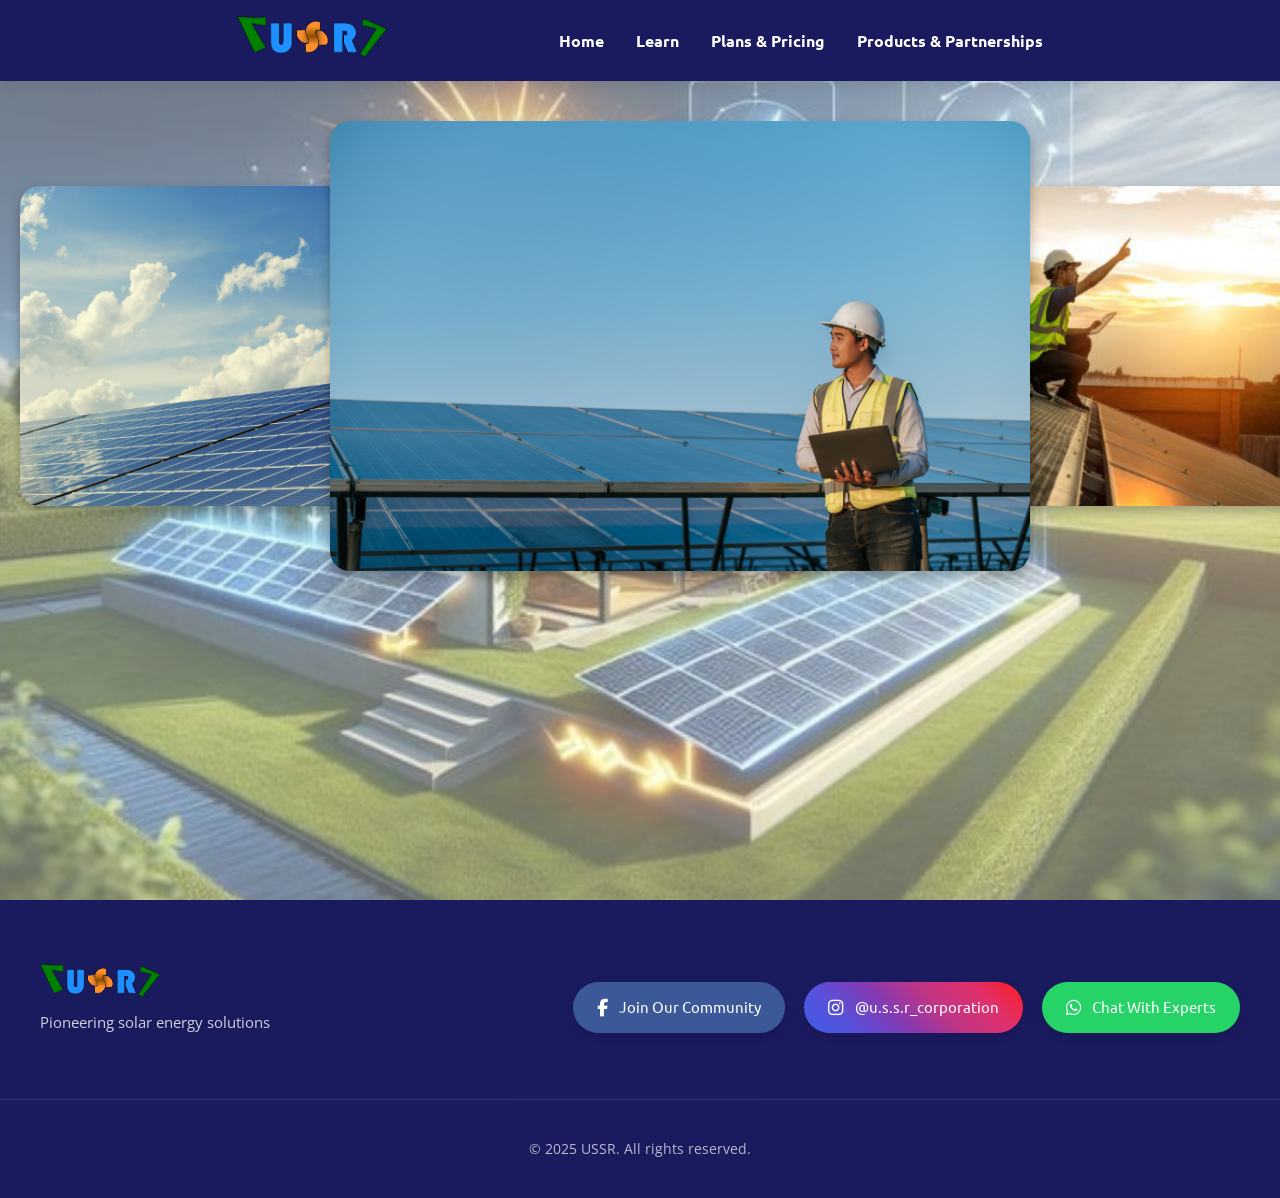
==== index.html @ 292a7df9 "Add files via upload" ====
<!DOCTYPE html>
<html lang="en">

<head>
  <meta charset="UTF-8">
  <meta name="viewport" content="width=device-width, initial-scale=1.0">
  <title>Solar Energy Website</title>
  <link rel="stylesheet" href="style.css"> <!-- External CSS -->
  <link rel="stylesheet" href="learn.css">
  <link rel="stylesheet" href="https://cdnjs.cloudflare.com/ajax/libs/font-awesome/6.4.0/css/all.min.css">
  <link href="https://fonts.googleapis.com/css2?family=Open+Sans:wght@400;600&family=Ubuntu:wght@500;700&display=swap"
    rel="stylesheet">
</head>

<body>
  <div id="main_backgroundImage">
    <header>
      <a href="index.html">
        <div class="logo"><img src="Logo.png" width="150px" alt="Solar Solutions Logo">
      </a>
  </div>
  <nav>
    <ul>
      <li><a href="index.html">Home</a></li>
      <li><a href="learn.html">Learn</a></li>
      <li><a href="pricing.html">Plans & Pricing</a></li>
      <li><a href="parteners.html">Products & Partnerships</a></li>
    </ul>
  </nav>
  <div class="profile-icon"></div>
  </header>


  <main>
    <section class="image-gallery">
      <div class="image-item">
        <img src="solarpanel1.jpg" alt="Solar Panels" id="leftphoto">
      </div>
      <div class="image-item">
        <img src="solarpanel2.jpg" alt="Floating Solar Panels" id="mainphoto">
      </div>
      <div class="image-item">
        <img src="solarpanel3.jpg" alt="Rooftop Solar Installation">
      </div>
    </section>
  </main>
  </div>
  <footer>
    <div class="footer-content">
      <div class="footer-info">
        <img src="Logo.png" width="120px" alt="Solar Solutions Logo">
        <p>Pioneering solar energy solutions </p>
      </div>

      <div class="social-container">
        <a href="https://www.facebook.com/profile.php?id=61573994254085" class="social-btn facebook">
          <i class="fab fa-facebook-f"></i>
          <span>Join Our Community</span>
        </a>

        <a href="https://www.instagram.com/u.s.s.r_corporation/" class="social-btn instagram">
          <i class="fab fa-instagram"></i>
          <span>@u.s.s.r_corporation</span>
        </a>

        <a href="" class="social-btn whatsapp">
          <i class="fab fa-whatsapp"></i>
          <span>Chat With Experts</span>
        </a>
      </div>
    </div>
    <div class="copyright">
      <p>&copy; 2025 USSR. All rights reserved.</p>
    </div>
  </footer>
</body>

</html>
---- style.css ----
/* Import Google Fonts */
@import url('https://fonts.googleapis.com/css2?family=Open+Sans:ital,wght@0,300..800;1,300..800&family=Ubuntu:ital,wght@0,300;0,400;0,500;0,700;1,300;1,400;1,500;1,700&display=swap');

:root {
  --primary-color: #1a1a5e;
  --secondary-color: #3498db;
  --accent-color: #f5d442;
  --light-color: #ecf0f1;
  --dark-color: #0b0b3b;
  --text-color: #000000;
  --text-light: #7f8c8d;
  --white: #fff;
  --font-main: 'Open Sans', sans-serif;
  --font-heading: 'Ubuntu', sans-serif;

  /* General styles */
  body {
    font-family: 'Open Sans', sans-serif;
    /* Default font */
    margin: 0;
    padding: 0;
    background-color: #f4f4f4;
    overflow-x: hidden;
  }

  #main_backgroundImage {
    background-image: url("Untitled\ design.png");
    background-size: cover;
    background-position: center;
    background-repeat: no-repeat;
    height: 100vh;
    width: 100vw;
    position: relative
  }

  /* Header Styles */
  header {
    display: flex;
    justify-content: space-between;
    align-items: center;
    padding: 1rem 5%;
    background-color: var(--primary-color);
    box-shadow: 0 2px 15px rgba(0, 0, 0, 0.1);
    position: sticky;
    top: 0;
    z-index: 100;
  }

  .logo img {
    height: auto;
    max-width: 150px;
    transition: transform 0.3s;
  }

  .logo img:hover {
    transform: scale(1.05);
  }

  /* Navigation */
  nav ul {
    list-style: none;
    display: flex;
    gap: 2rem;
    margin: 0;
    padding: 0;
  }

  nav ul li a {
    text-decoration: none;
    color: var(--white);
    font-weight: 600;
    font-family: var(--font-heading);
    position: relative;
    padding: 0.5rem 0;
    transition: color 0.3s;
  }

  nav ul li a::after {
    content: "";
    position: absolute;
    left: 50%;
    bottom: 0;
    width: 0;
    height: 2px;
    background: var(--accent-color);
    transition: all 0.3s ease;
    transform: translateX(-50%);
  }

  nav ul li a:hover {
    color: var(--accent-color);
  }

  nav ul li a:hover::after {
    width: 100%;
  }

  .profile-icon {
    color: var(--white);
    font-size: 1.5rem;
    cursor: pointer;
    transition: transform 0.3s;
  }

  .profile-icon:hover {
    transform: scale(1.2);
  }

  /* Hero Section */
  .hero {
    background: linear-gradient(135deg, var(--primary-color) 0%, var(--dark-color) 100%);
    color: var(--white);
    text-align: center;
    padding: 5rem 1rem;
    margin-bottom: 3rem;
  }

  .hero-content {
    max-width: 800px;
    margin: 0 auto;
  }

  .hero h1 {
    font-family: var(--font-heading);
    font-size: 2.8rem;
    margin-bottom: 1.5rem;
    line-height: 1.3;
  }

  .hero p {
    font-size: 1.3rem;
    opacity: 0.9;
    max-width: 600px;
    margin: 0 auto;
  }

  /* Image Gallery */
  .image-gallery {
    display: flex;
    justify-content: center;
    align-items: center;
    width: 100%;
    padding: 40px;
    position: relative;
  }

  /* Common styles for images */
  .image-item {
    position: relative;
    overflow: hidden;
    border-radius: 20px;
    box-shadow: 0 6px 12px rgba(0, 0, 0, 0.3);
  }

  /* Center image (largest) */
  .image-item:nth-child(2) {
    width: 700px;
    /* Bigger center image */
    height: 450px;
    z-index: 2;
  }

  .image-item:nth-child(2) img {
    width: 100%;
    height: 100%;
    object-fit: cover;
  }

  /* Left and right images (pushed to edges & clipped) */
  .image-item:nth-child(1),
  .image-item:nth-child(3) {
    position: absolute;
    top: 50%;
    width: 500px;
    height: 320px;
    transform: translateY(-50%);
    z-index: 1;
  }

  /* Left image now moves slightly right */
  .image-item:nth-child(1) {
    left: 20px;
    /* Pushed slightly right instead of left */
  }

  .image-item:nth-child(1) img {
    width: 100%;
    height: 100%;
    object-fit: cover;
  }

  /* Right image stays at the far right */
  .image-item:nth-child(3) {
    right: 0;
  }

  .image-item:nth-child(3) img {
    width: 100%;
    height: 100%;
    object-fit: cover;
  }

  /* Footer */
  footer {
    background-color: var(--primary-color);
    color: var(--white);
    padding: 4rem 0 1.5rem;
  }

  .footer-content {
    max-width: 1200px;
    margin: 0 auto;
    padding: 0 2rem;
    display: flex;
    justify-content: space-between;
    align-items: center;
    flex-wrap: wrap;
    gap: 2rem;
  }

  .footer-info {
    display: flex;
    flex-direction: column;
    align-items: flex-start;
  }

  .footer-info img {
    max-width: 120px;
    height: auto;
  }

  .footer-info p {
    margin-top: 0.8rem;
    opacity: 0.8;
    font-size: 0.95rem;
    max-width: 300px;
  }

  .social-container {
    display: flex;
    gap: 1.2rem;
    flex-wrap: wrap;
  }

  .social-btn {
    display: inline-flex;
    align-items: center;
    padding: 0.8rem 1.5rem;
    border-radius: 2rem;
    text-decoration: none;
    font-family: var(--font-heading);
    font-size: 0.95rem;
    color: white;
    transition: all 0.3s ease;
    box-shadow: 0 3px 10px rgba(0, 0, 0, 0.1);
  }

  .social-btn i {
    margin-right: 0.7rem;
    font-size: 1.1rem;
  }

  .social-btn:hover {
    transform: translateY(-3px);
    box-shadow: 0 8px 20px rgba(0, 0, 0, 0.15);
  }

  .facebook {
    background: #3b5998;
  }

  .instagram {
    background: linear-gradient(45deg, #405de6, #5851db, #833ab4, #c13584, #e1306c, #fd1d1d);
  }

  .whatsapp {
    background: #25d366;
  }

  .copyright {
    text-align: center;
    margin-top: 3rem;
    padding-top: 1.5rem;
    border-top: 1px solid rgba(255, 255, 255, 0.15);
    font-size: 0.85rem;
    opacity: 0.7;
    width: 100%;
  }

  /* Responsive Design */
  @media (max-width: 1200px) {
    .content {
      gap: 2rem;
    }
  }

  @media (max-width: 992px) {
    .content {
      flex-direction: column;
    }

    .image-box {
      max-width: 100%;
      margin-top: 3rem;
    }

    .faq-item.active .faq-answer {
      grid-template-columns: 1fr;
    }

    .faq-image {
      max-width: 100%;
      margin-top: 1rem;
    }
  }

  @media (max-width: 768px) {
    header {
      flex-direction: column;
      padding: 1rem;
    }

    nav ul {
      margin: 1rem 0;
      flex-wrap: wrap;
      justify-content: center;
    }

    .hero {
      padding: 3rem 1rem;
    }

    .hero h1 {
      font-size: 2.2rem;
    }

    .hero p {
      font-size: 1.1rem;
    }

    .footer-content {
      flex-direction: column;
      text-align: center;
    }

    .footer-info {
      align-items: center;
      text-align: center;
    }

    .social-btn {
      padding: 0.7rem 1rem;
      font-size: 0.9rem;
    }
  }

  @media (max-width: 576px) {
    .hero h1 {
      font-size: 1.9rem;
    }

    .content {
      padding: 0 1rem;
    }

    .faq-question {
      font-size: 1.1rem;
      padding: 1.2rem;
    }

    .faq-number {
      width: 1.8rem;
      height: 1.8rem;
      line-height: 1.8rem;
      margin-right: 1rem;
    }

    .answer-content p {
      font-size: 1rem;
    }

    .benefits-grid {
      grid-template-columns: 1fr;
    }
  }
---- learn.css ----
:root {
  --primary-color: #1a1a5e;
  --secondary-color: #3498db;
  --accent-color: #f5d442;
  --light-color: #ecf0f1;
  --dark-color: #0b0b3b;
  --text-color: #000000;
  --text-light: #7f8c8d;
  --white: #fff;
  --font-main: 'Open Sans', sans-serif;
  --font-heading: 'Ubuntu', sans-serif;
}

/* Base Styles */
body {
  font-family: var(--font-main);
  color: var(--text-color);
  margin: 0;
  padding: 0;
  background-color: var(--light-color);
  line-height: 1.7;
}

/* Header Styles */
header {
  display: flex;
  justify-content: space-between;
  align-items: center;
  padding: 1rem 5%;
  background-color: var(--primary-color);
  box-shadow: 0 2px 15px rgba(0, 0, 0, 0.1);
  position: sticky;
  top: 0;
  z-index: 100;
}

.logo img {
  height: auto;
  max-width: 150px;
  transition: transform 0.3s;
}

.logo img:hover {
  transform: scale(1.05);
}

/* Navigation */
nav ul {
  list-style: none;
  display: flex;
  gap: 2rem;
  margin: 0;
  padding: 0;
}

nav ul li a {
  text-decoration: none;
  color: var(--white);
  font-weight: 600;
  font-family: var(--font-heading);
  position: relative;
  padding: 0.5rem 0;
  transition: color 0.3s;
}

nav ul li a::after {
  content: "";
  position: absolute;
  left: 50%;
  bottom: 0;
  width: 0;
  height: 2px;
  background: var(--accent-color);
  transition: all 0.3s ease;
  transform: translateX(-50%);
}

nav ul li a:hover {
  color: var(--accent-color);
}

nav ul li a:hover::after {
  width: 100%;
}

.profile-icon {
  color: var(--white);
  font-size: 1.5rem;
  cursor: pointer;
  transition: transform 0.3s;
}

.profile-icon:hover {
  transform: scale(1.2);
}

/* Hero Section */
.hero {
  background: linear-gradient(135deg, var(--primary-color) 0%, var(--dark-color) 100%);
  color: var(--white);
  text-align: center;
  padding: 5rem 1rem;
  margin-bottom: 3rem;
}

.hero-content {
  max-width: 800px;
  margin: 0 auto;
}

.hero h1 {
  font-family: var(--font-heading);
  font-size: 2.8rem;
  margin-bottom: 1.5rem;
  line-height: 1.3;
}

.hero p {
  font-size: 1.3rem;
  opacity: 0.9;
  max-width: 600px;
  margin: 0 auto;
}

/* Main Content */
.content {
  display: flex;
  justify-content: space-between;
  max-width: 1200px;
  margin: 0 auto 4rem;
  padding: 0 2rem;
  gap: 4rem;
}

.text-box {
  flex: 1;
}

.text-box h2 {
  font-family: var(--font-heading);
  color: var(--primary-color);
  font-size: 2.2rem;
  margin-bottom: 2.5rem;
  position: relative;
}

.text-box h2::after {
  content: "";
  position: absolute;
  left: 0;
  bottom: -10px;
  width: 60px;
  height: 4px;
  background: var(--accent-color);
}

/* FAQ Section */
.faq {
  margin-top: 2rem;
}

.faq-item {
  background: var(--white);
  border-radius: 8px;
  box-shadow: 0 3px 15px rgba(0, 0, 0, 0.08);
  margin-bottom: 1.5rem;
  overflow: hidden;
  transition: all 0.3s ease;
}

.faq-item:hover {
  transform: translateY(-5px);
  box-shadow: 0 8px 25px rgba(0, 0, 0, 0.12);
}

.faq-question {
  width: 100%;
  padding: 1.5rem;
  text-align: left;
  background: none;
  border: none;
  font-family: var(--font-heading);
  font-size: 1.2rem;
  font-weight: 600;
  color: var(--primary-color);
  cursor: pointer;
  display: flex;
  justify-content: space-between;
  align-items: center;
  transition: background-color 0.3s;
}

.faq-question:hover {
  background-color: rgba(231, 76, 60, 0.05);
}

.faq-number {
  display: inline-block;
  width: 2rem;
  height: 2rem;
  background-color: var(--accent-color);
  color: var(--white);
  border-radius: 50%;
  text-align: center;
  line-height: 2rem;
  margin-right: 1.2rem;
  font-weight: bold;
  font-family: var(--font-heading);
}

.faq-question i {
  transition: transform 0.3s;
  color: var(--primary-color);
}

.faq-item.active .faq-question i {
  transform: rotate(180deg);
}

.faq-answer {
  max-height: 0;
  overflow: hidden;
  transition: max-height 0.5s ease, padding 0.3s ease;
  background-color: rgba(255, 255, 255, 0.9);
}

.faq-item.active .faq-answer {
  max-height: 1000px;
  padding: 1.5rem;
  display: grid;
  grid-template-columns: 1fr;
  gap: 2rem;
}

@media (min-width: 992px) {
  .faq-item.active .faq-answer {
    grid-template-columns: 1fr 1fr;
  }
}

.answer-content {
  display: flex;
  flex-direction: column;
  gap: 1rem;
}

.answer-content p {
  color: var(--text-color);
  font-size: 1.05rem;
  line-height: 1.8;
  margin: 0;
}

.answer-content ul,
.answer-content ol {
  margin: 0;
  padding-left: 1.5rem;
}

.answer-content li {
  margin-bottom: 0.8rem;
  position: relative;
  padding-left: 1.8rem;
}

.answer-content li i {
  position: absolute;
  left: 0;
  top: 0.3rem;
  color: var(--accent-color);
}

.benefits-grid {
  display: grid;
  grid-template-columns: repeat(auto-fit, minmax(200px, 1fr));
  gap: 1.5rem;
  margin: 1rem 0;
}

.benefit-item {
  background: rgba(52, 152, 219, 0.08);
  padding: 1.5rem;
  border-radius: 8px;
  transition: all 0.3s ease;
}

.benefit-item:hover {
  transform: translateY(-5px);
  background: rgba(52, 152, 219, 0.12);
}

.benefit-item i {
  font-size: 1.8rem;
  color: var(--secondary-color);
  margin-bottom: 1rem;
}

.benefit-item h4 {
  color: var(--primary-color);
  margin: 0.5rem 0;
  font-family: var(--font-heading);
}

.benefit-item p {
  margin: 0;
  font-size: 0.95rem;
  color: var(--text-light);
}

/* Image Handling */
.faq-image-container {
  width: 100%;
  display: flex;
  justify-content: center;
  align-items: center;
}

.faq-image {
  width: 100%;
  max-width: 400px;
  height: auto;
  border-radius: 8px;
  object-fit: cover;
  aspect-ratio: 16/9;
  box-shadow: 0 5px 15px rgba(0, 0, 0, 0.1);
  transition: transform 0.3s;
}

.faq-image:hover {
  transform: scale(1.03);
}

/* Image Box */
.image-box {
  width: 100%;
  max-width: 500px;
  position: relative;
  align-self: flex-start;
}

.main-image-container {
  width: 100%;
  border-radius: 15px;
  overflow: hidden;
}

.main-image {
  width: 100%;
  height: auto;
  aspect-ratio: 4/3;
  object-fit: cover;
  transition: transform 0.5s ease;
}

.image-box:hover .main-image {
  transform: scale(1.03);
}

.image-caption {
  position: absolute;
  bottom: 0;
  left: 0;
  right: 0;
  background: linear-gradient(transparent, rgba(44, 62, 80, 0.85));
  color: white;
  padding: 2rem 1.5rem 1.5rem;
}

.image-caption h3 {
  font-family: var(--font-heading);
  margin-bottom: 0.5rem;
  font-size: 1.4rem;
}

.image-caption p {
  margin: 0;
  opacity: 0.9;
  font-size: 0.95rem;
}

/* Footer */
footer {
  background-color: var(--primary-color);
  color: var(--white);
  padding: 4rem 0 1.5rem;
}

.footer-content {
  max-width: 1200px;
  margin: 0 auto;
  padding: 0 2rem;
  display: flex;
  justify-content: space-between;
  align-items: center;
  flex-wrap: wrap;
  gap: 2rem;
}

.footer-info {
  display: flex;
  flex-direction: column;
  align-items: flex-start;
}

.footer-info img {
  max-width: 120px;
  height: auto;
}

.footer-info p {
  margin-top: 0.8rem;
  opacity: 0.8;
  font-size: 0.95rem;
  max-width: 300px;
}

.social-container {
  display: flex;
  gap: 1.2rem;
  flex-wrap: wrap;
}

.social-btn {
  display: inline-flex;
  align-items: center;
  padding: 0.8rem 1.5rem;
  border-radius: 2rem;
  text-decoration: none;
  font-family: var(--font-heading);
  font-size: 0.95rem;
  color: white;
  transition: all 0.3s ease;
  box-shadow: 0 3px 10px rgba(0, 0, 0, 0.1);
}

.social-btn i {
  margin-right: 0.7rem;
  font-size: 1.1rem;
}

.social-btn:hover {
  transform: translateY(-3px);
  box-shadow: 0 8px 20px rgba(0, 0, 0, 0.15);
}

.facebook {
  background: #3b5998;
}

.instagram {
  background: linear-gradient(45deg, #405de6, #5851db, #833ab4, #c13584, #e1306c, #fd1d1d);
}

.whatsapp {
  background: #25d366;
}

.copyright {
  text-align: center;
  margin-top: 3rem;
  padding-top: 1.5rem;
  border-top: 1px solid rgba(255, 255, 255, 0.15);
  font-size: 0.85rem;
  opacity: 0.7;
  width: 100%;
}

/* Responsive Design */
@media (max-width: 1200px) {
  .content {
    gap: 2rem;
  }
}

@media (max-width: 992px) {
  .content {
    flex-direction: column;
  }

  .image-box {
    max-width: 100%;
    margin-top: 3rem;
  }

  .faq-item.active .faq-answer {
    grid-template-columns: 1fr;
  }

  .faq-image {
    max-width: 100%;
    margin-top: 1rem;
  }
}

@media (max-width: 768px) {
  header {
    flex-direction: column;
    padding: 1rem;
  }

  nav ul {
    margin: 1rem 0;
    flex-wrap: wrap;
    justify-content: center;
  }

  .hero {
    padding: 3rem 1rem;
  }

  .hero h1 {
    font-size: 2.2rem;
  }

  .hero p {
    font-size: 1.1rem;
  }

  .footer-content {
    flex-direction: column;
    text-align: center;
  }

  .footer-info {
    align-items: center;
    text-align: center;
  }

  .social-btn {
    padding: 0.7rem 1rem;
    font-size: 0.9rem;
  }
}

@media (max-width: 576px) {
  .hero h1 {
    font-size: 1.9rem;
  }

  .content {
    padding: 0 1rem;
  }

  .faq-question {
    font-size: 1.1rem;
    padding: 1.2rem;
  }

  .faq-number {
    width: 1.8rem;
    height: 1.8rem;
    line-height: 1.8rem;
    margin-right: 1rem;
  }

  .answer-content p {
    font-size: 1rem;
  }

  .benefits-grid {
    grid-template-columns: 1fr;
  }
}
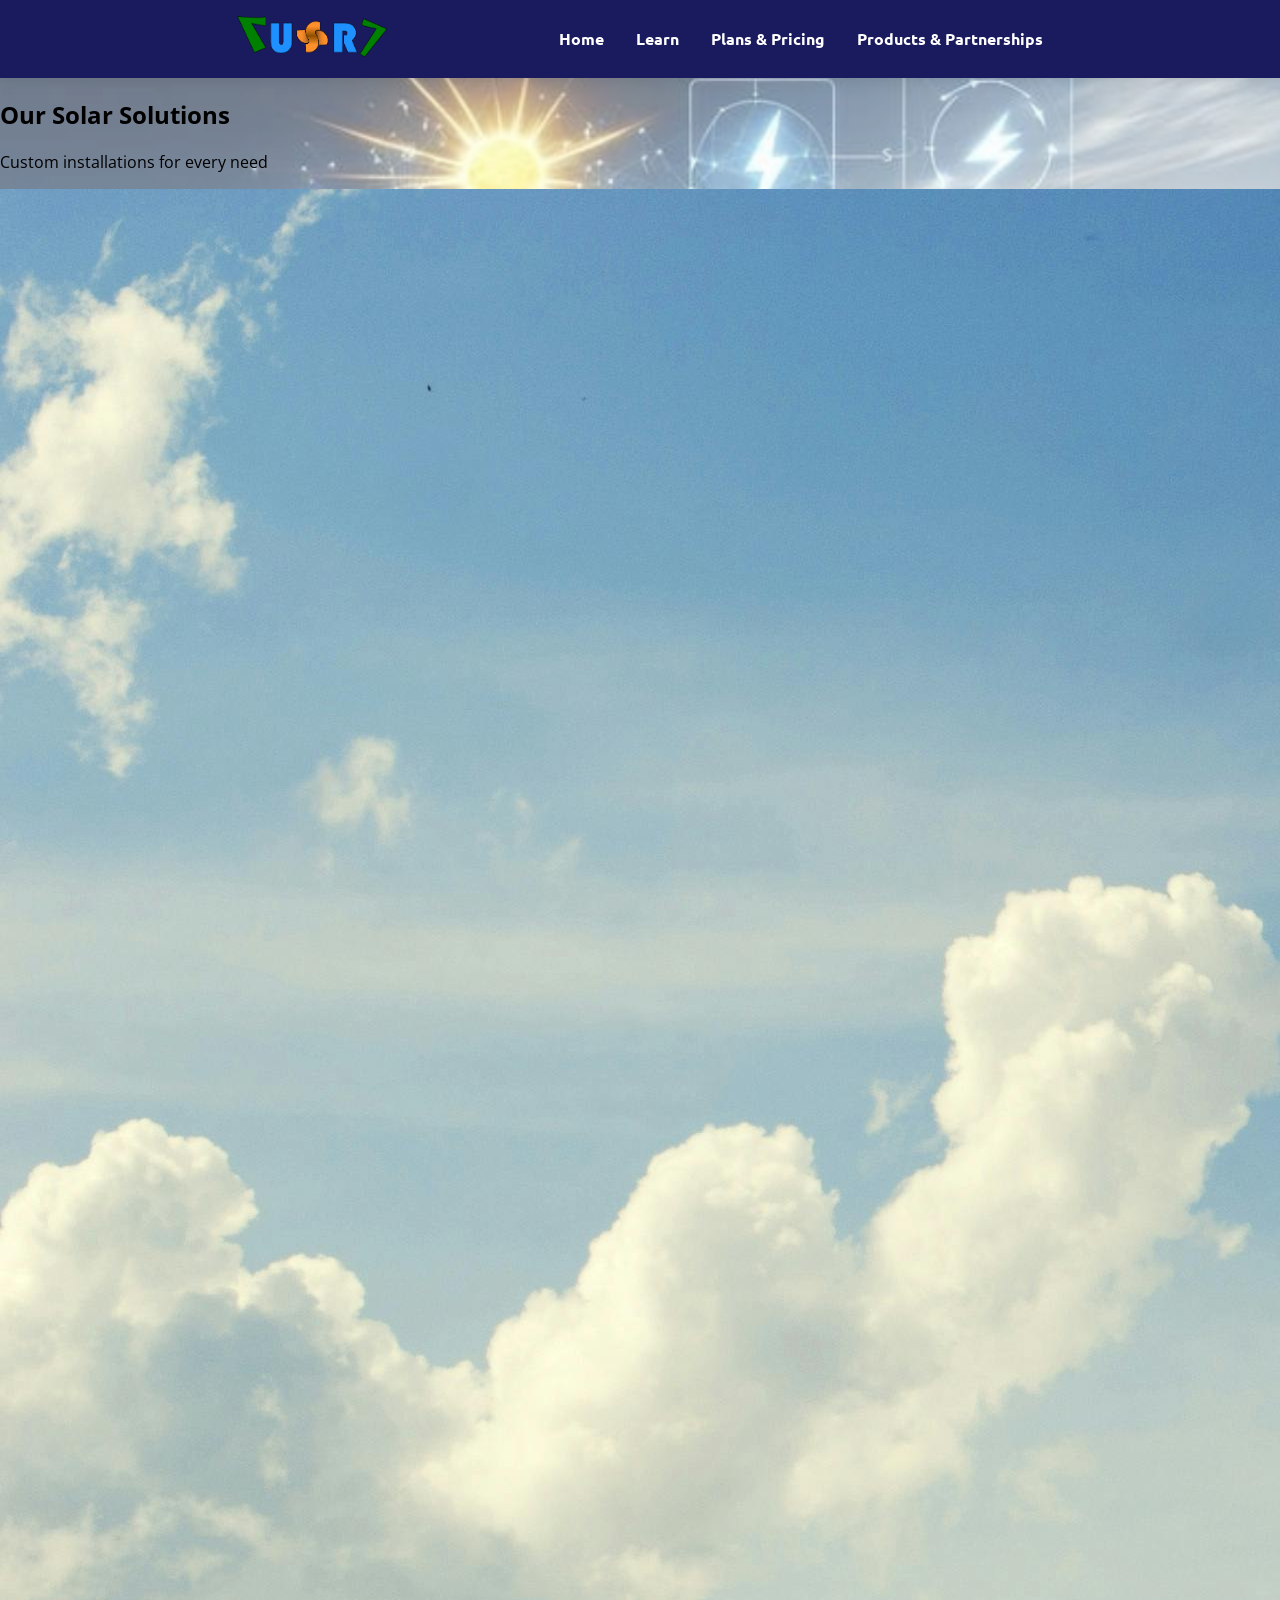
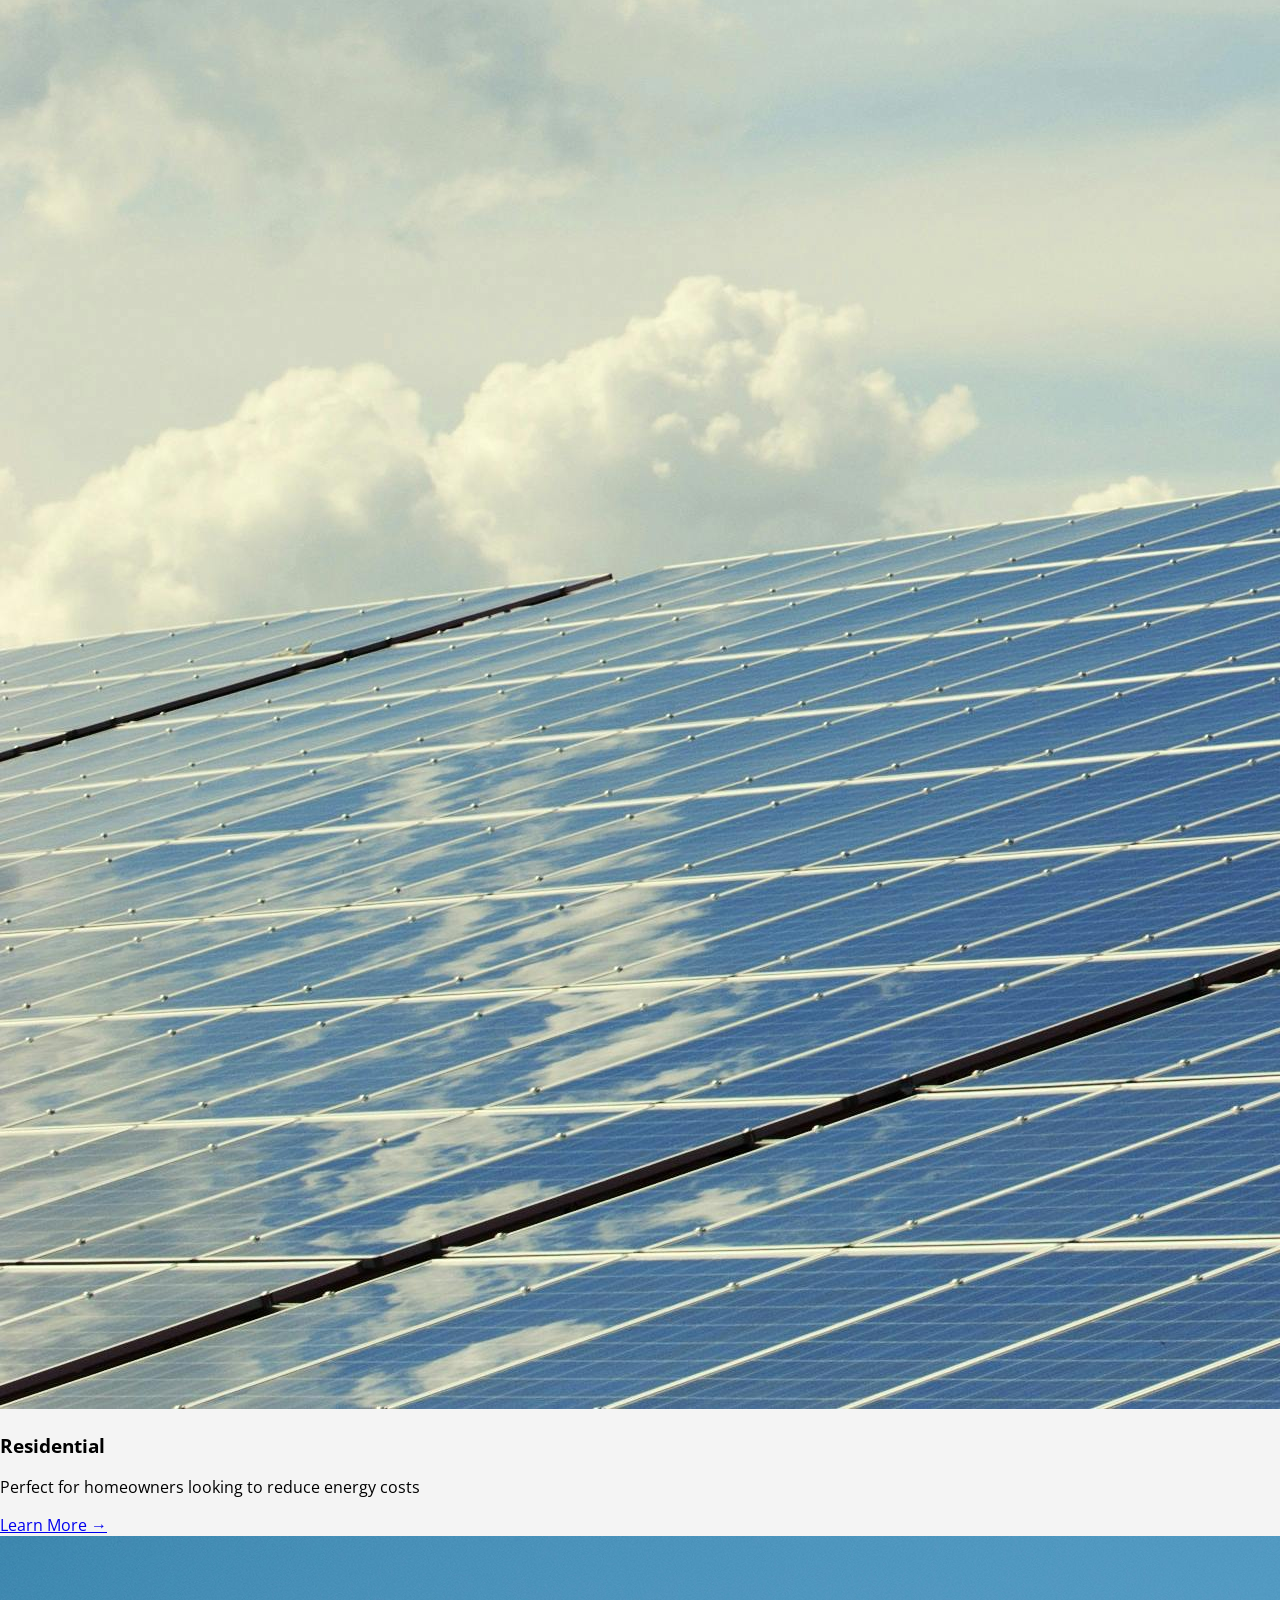
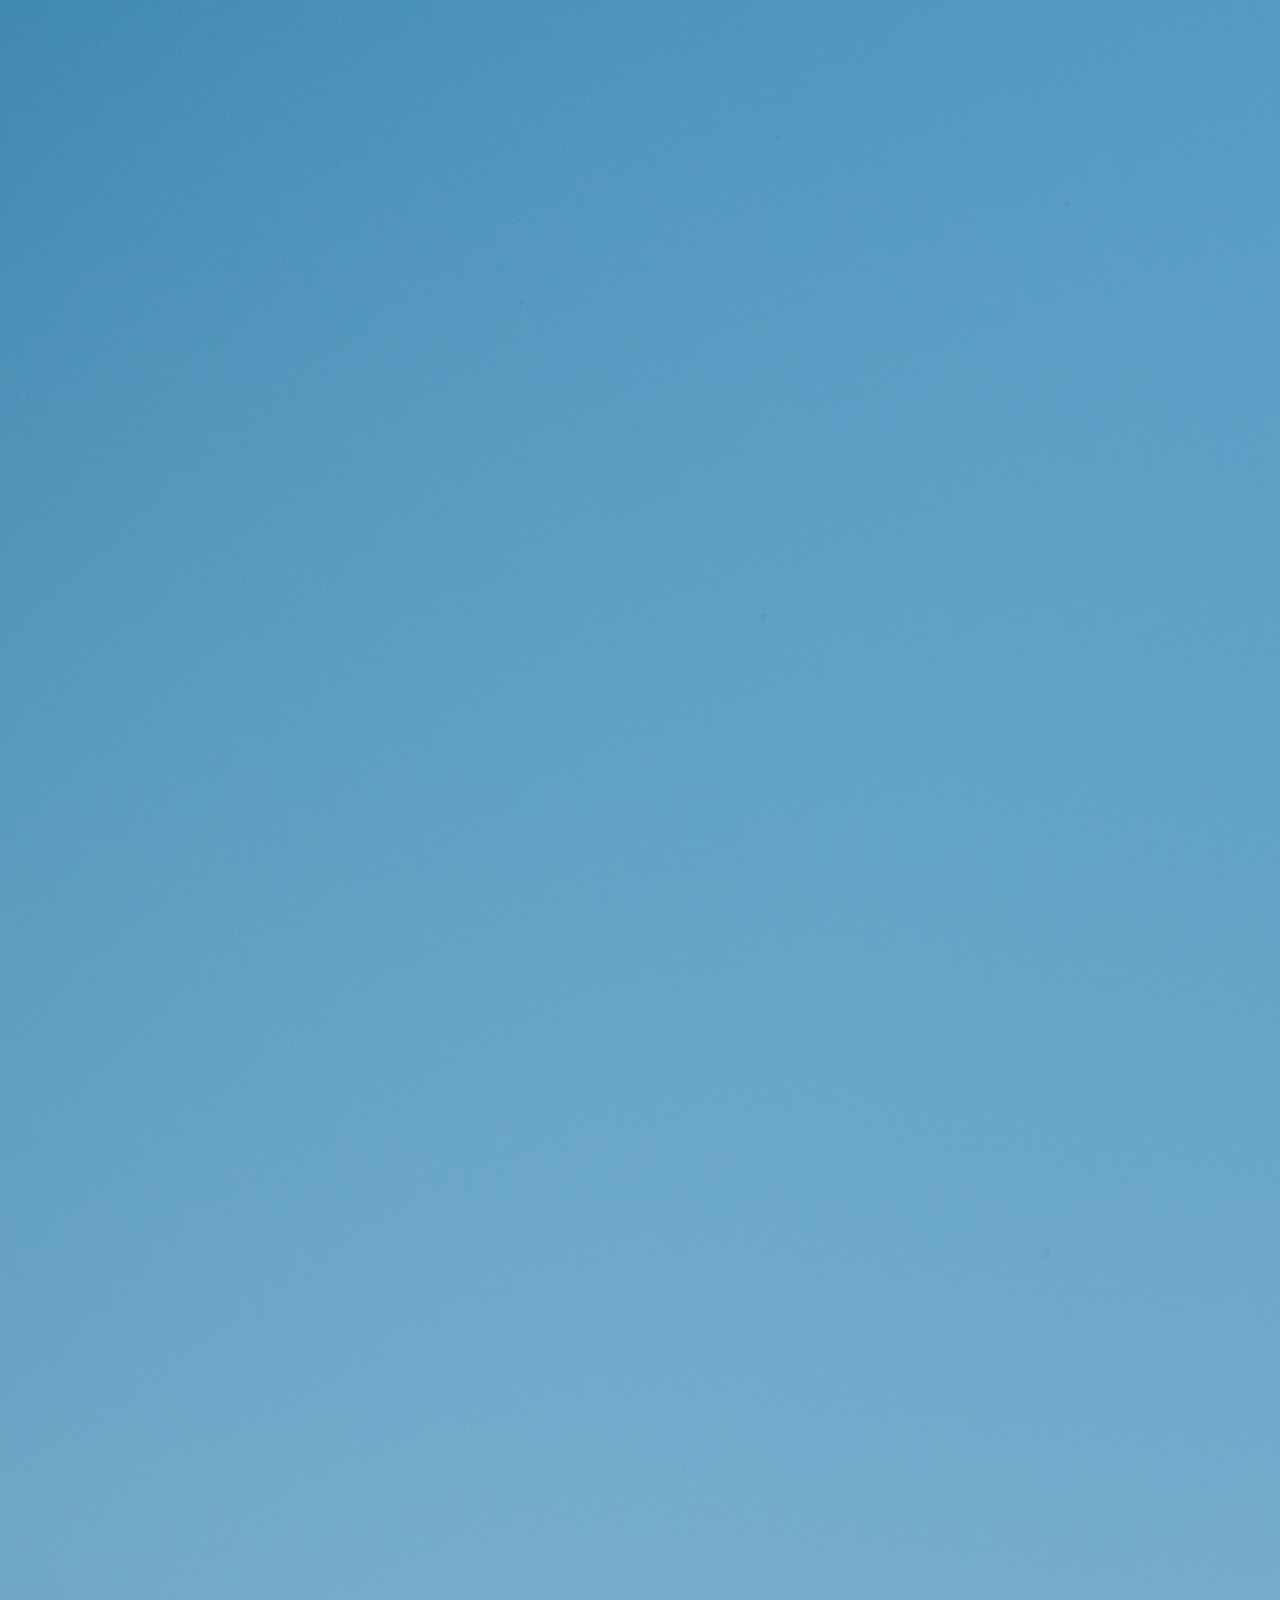
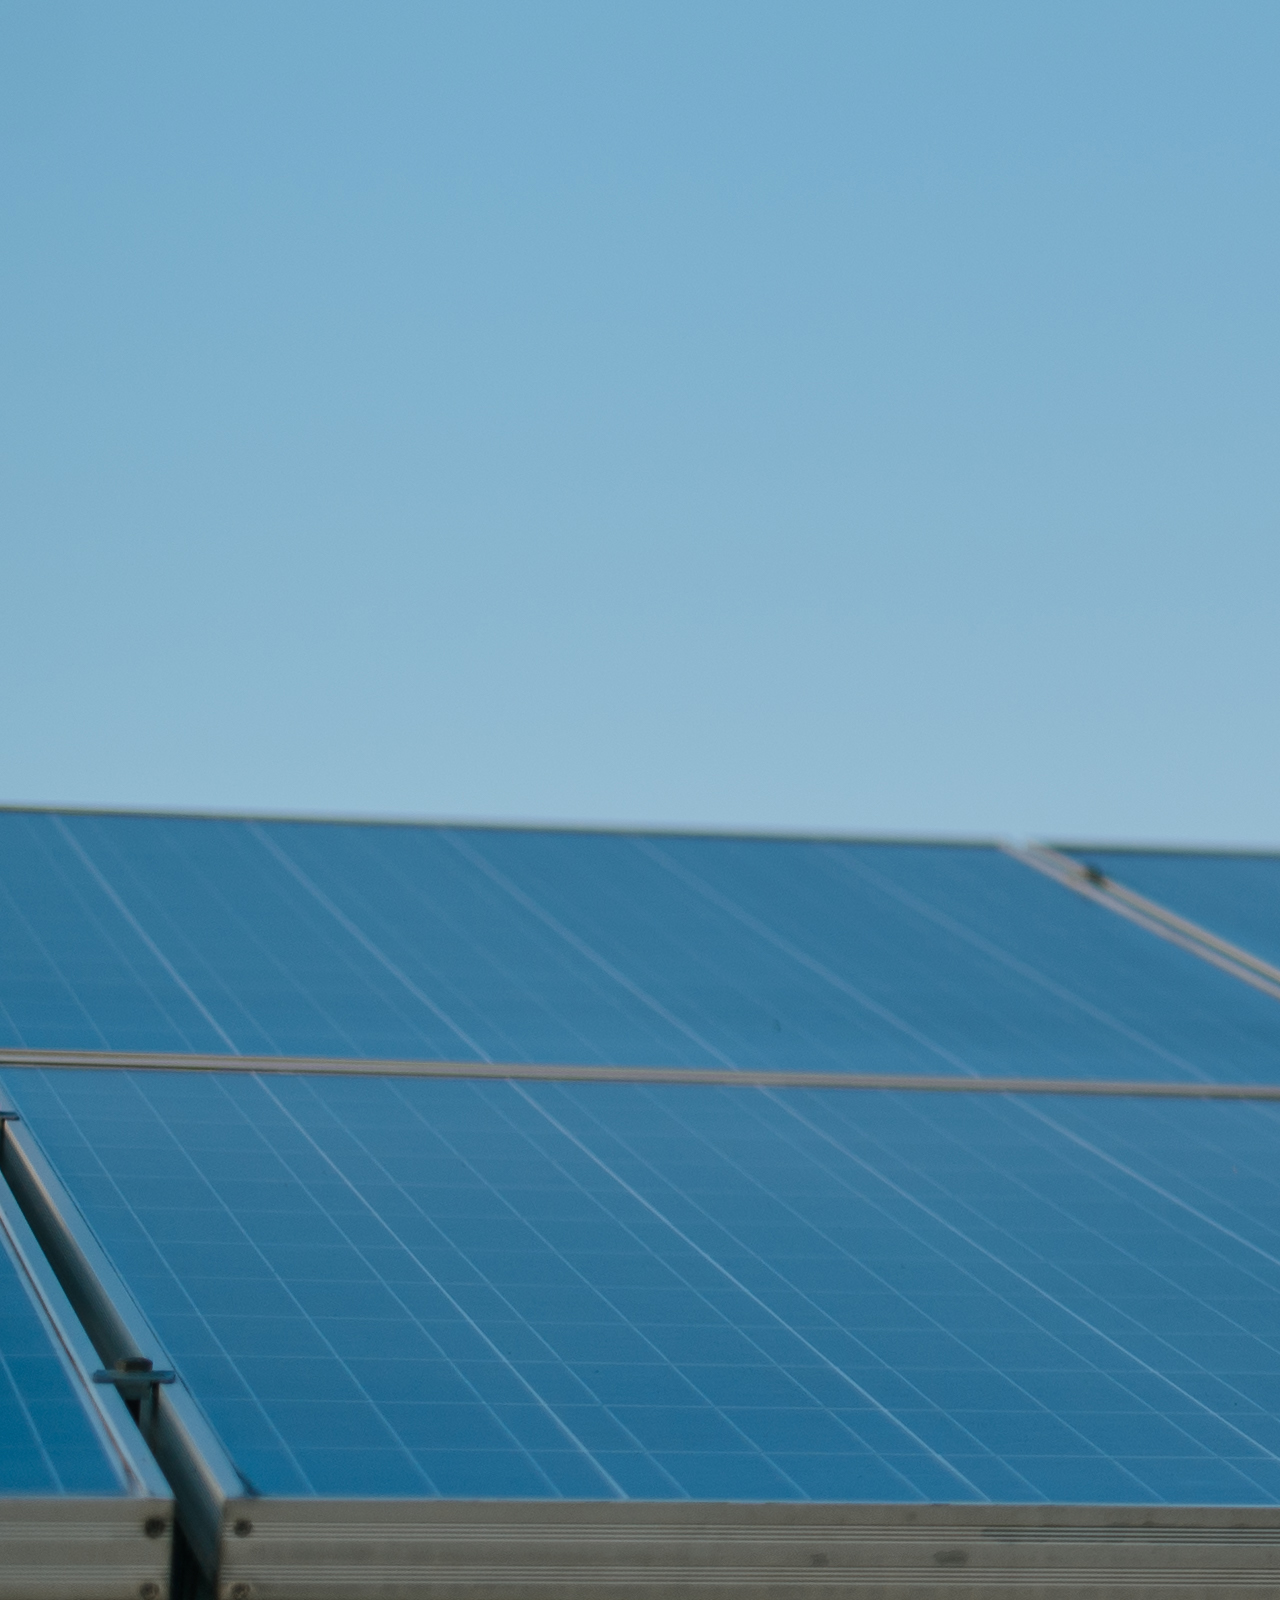
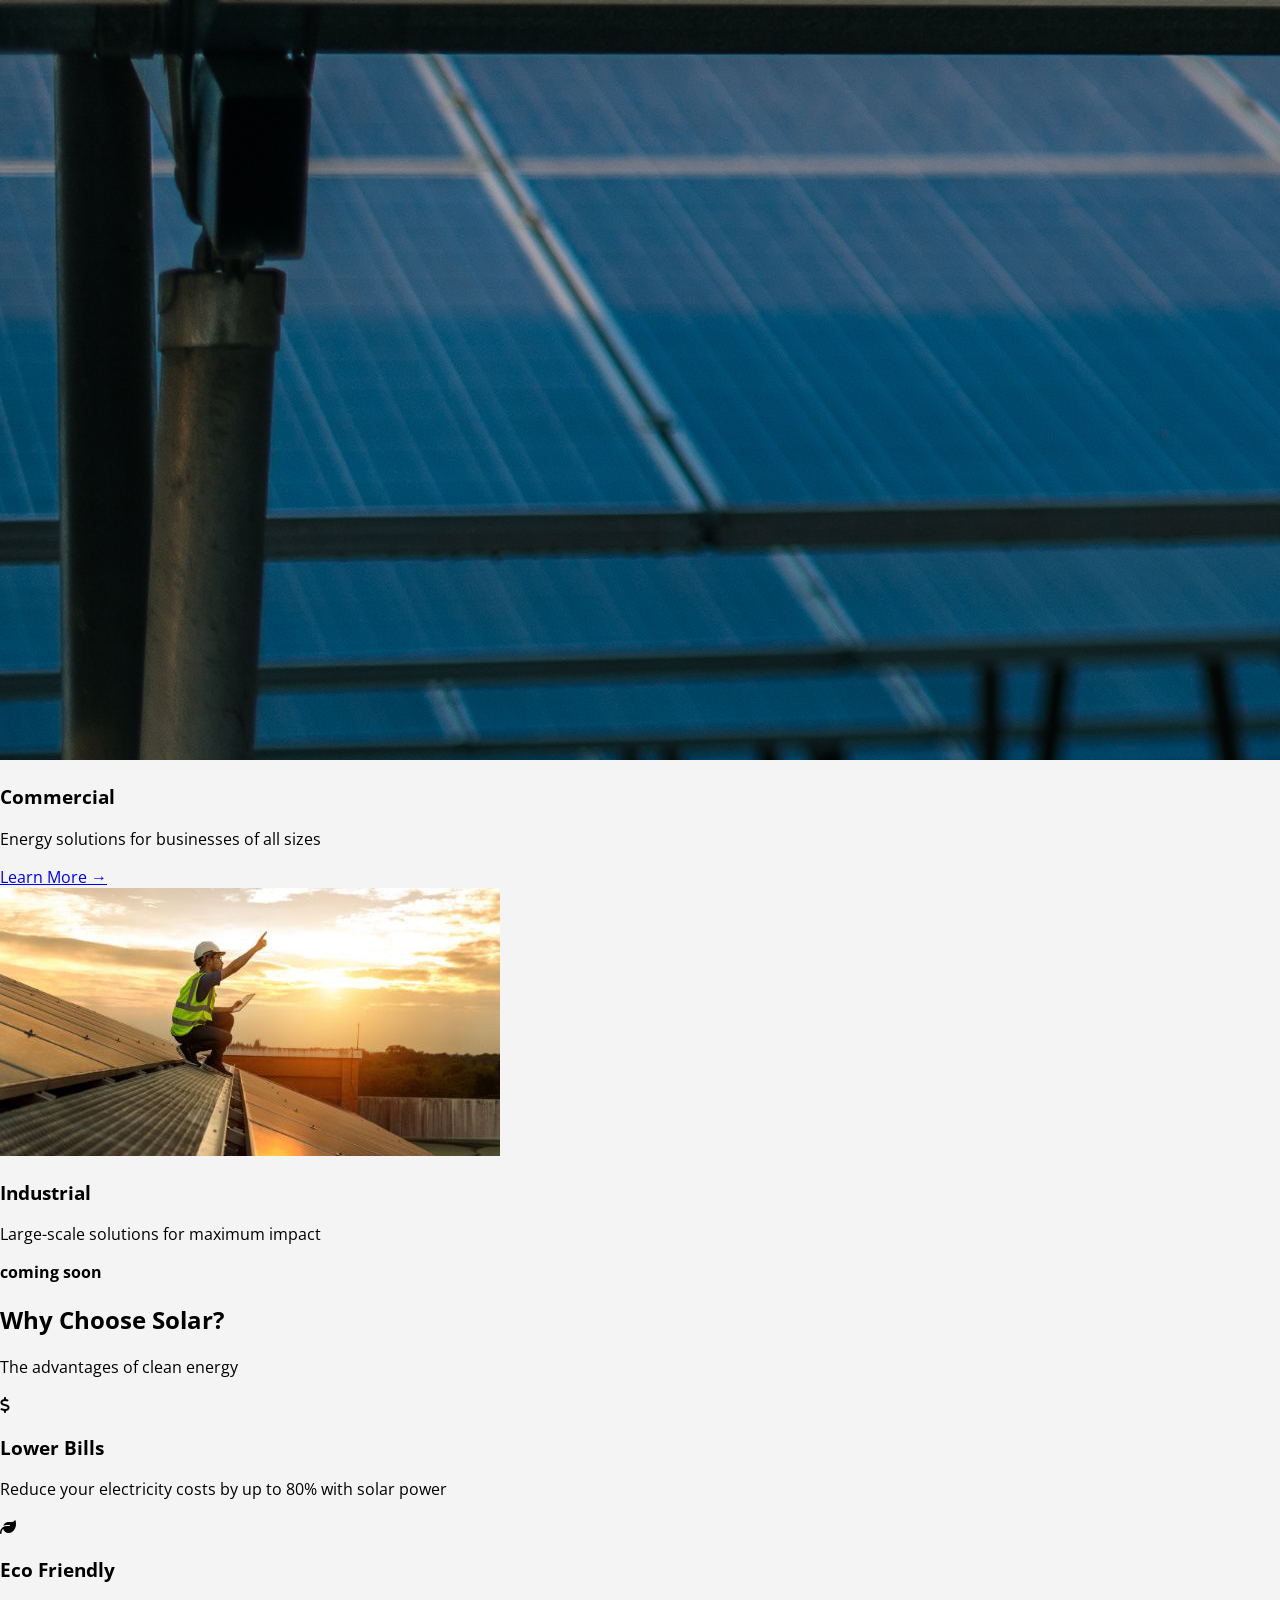
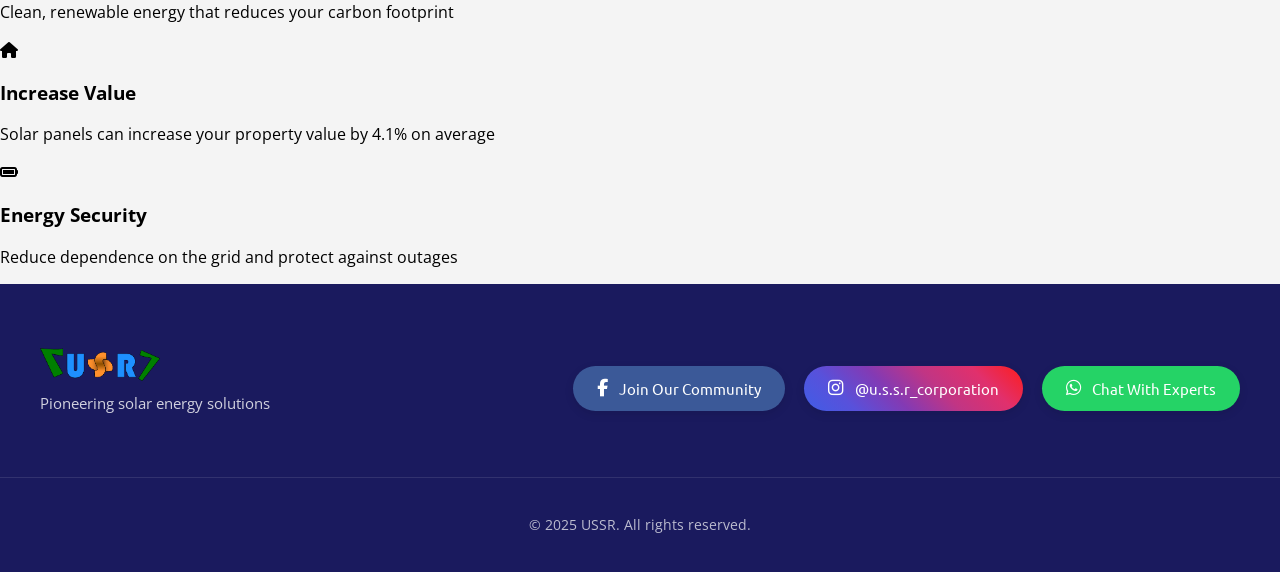
==== commit 7a5316dd: "Update index.html" ====
--- a/index.html
+++ b/index.html
@@ -4,52 +4,112 @@
 <head>
   <meta charset="UTF-8">
   <meta name="viewport" content="width=device-width, initial-scale=1.0">
-  <title>Solar Energy Website</title>
-  <link rel="stylesheet" href="style.css"> <!-- External CSS -->
-  <link rel="stylesheet" href="learn.css">
+  <title>Solar Energy Solutions | Clean Renewable Power</title>
+  <meta name="description" content="Professional solar energy solutions for homes and businesses. Reduce your energy bills with our custom solar installations.">
+  <link rel="stylesheet" href="style.css">
   <link rel="stylesheet" href="https://cdnjs.cloudflare.com/ajax/libs/font-awesome/6.4.0/css/all.min.css">
-  <link href="https://fonts.googleapis.com/css2?family=Open+Sans:wght@400;600&family=Ubuntu:wght@500;700&display=swap"
-    rel="stylesheet">
+  <link href="https://fonts.googleapis.com/css2?family=Open+Sans:wght@400;600&family=Ubuntu:wght@500;700&display=swap" rel="stylesheet">
 </head>
 
 <body>
   <div id="main_backgroundImage">
+    <!-- Original Header (Unchanged) -->
     <header>
       <a href="index.html">
         <div class="logo"><img src="Logo.png" width="150px" alt="Solar Solutions Logo">
       </a>
-  </div>
-  <nav>
-    <ul>
-      <li><a href="index.html">Home</a></li>
-      <li><a href="learn.html">Learn</a></li>
-      <li><a href="pricing.html">Plans & Pricing</a></li>
-      <li><a href="parteners.html">Products & Partnerships</a></li>
-    </ul>
-  </nav>
-  <div class="profile-icon"></div>
-  </header>
+      </div>
+      <nav>
+        <ul>
+          <li><a href="index.html">Home</a></li>
+          <li><a href="learn.html">Learn</a></li>
+          <li><a href="pricing.html">Plans & Pricing</a></li>
+          <li><a href="parteners.html">Products & Partnerships</a></li>
+        </ul>
+      </nav>
+      <div class="profile-icon"></div>
+    </header>
 
+    <!-- Improved Main Content -->
+    <main>
 
-  <main>
-    <section class="image-gallery">
-      <div class="image-item">
-        <img src="solarpanel1.jpg" alt="Solar Panels" id="leftphoto">
-      </div>
-      <div class="image-item">
-        <img src="solarpanel2.jpg" alt="Floating Solar Panels" id="mainphoto">
-      </div>
-      <div class="image-item">
-        <img src="solarpanel3.jpg" alt="Rooftop Solar Installation">
-      </div>
-    </section>
-  </main>
-  </div>
+      <!-- Solutions Gallery -->
+      <section class="solutions-section">
+        <div class="section-header">
+          <h2>Our Solar Solutions</h2>
+          <p>Custom installations for every need</p>
+        </div>
+        <div class="solutions-grid">
+          <div class="solution-card">
+            <img src="solarpanel1.jpg" alt="Residential Solar Installation">
+            <div class="card-content">
+              <h3>Residential</h3>
+              <p>Perfect for homeowners looking to reduce energy costs</p>
+              <a href="pricing.html" class="learn-more">Learn More →</a>
+            </div>
+          </div>
+          <div class="solution-card featured">
+            <img src="solarpanel2.jpg" alt="Commercial Solar Array">
+            <div class="card-content">
+              <h3>Commercial</h3>
+              <p>Energy solutions for businesses of all sizes</p>
+              <a href="pricing.html" class="learn-more">Learn More →</a>
+            </div>
+          </div>
+          <div class="solution-card">
+            <img src="solarpanel3.jpg" alt="Industrial Solar Farm">
+            <div class="card-content">
+              <h3>Industrial</h3>
+              <p>Large-scale solutions for maximum impact</p>
+              <p><b>coming soon</b></p>
+            </div>
+          </div>
+        </div>
+      </section>
+
+      <!-- Benefits Section -->
+      <section class="benefits-section">
+        <div class="section-header">
+          <h2>Why Choose Solar?</h2>
+          <p>The advantages of clean energy</p>
+        </div>
+        <div class="benefits-grid">
+          <div class="benefit-card">
+            <div class="benefit-icon">
+              <i class="fas fa-dollar-sign"></i>
+            </div>
+            <h3>Lower Bills</h3>
+            <p>Reduce your electricity costs by up to 80% with solar power</p>
+          </div>
+          <div class="benefit-card">
+            <div class="benefit-icon">
+              <i class="fas fa-leaf"></i>
+            </div>
+            <h3>Eco Friendly</h3>
+            <p>Clean, renewable energy that reduces your carbon footprint</p>
+          </div>
+          <div class="benefit-card">
+            <div class="benefit-icon">
+              <i class="fas fa-home"></i>
+            </div>
+            <h3>Increase Value</h3>
+            <p>Solar panels can increase your property value by 4.1% on average</p>
+          </div>
+          <div class="benefit-card">
+            <div class="benefit-icon">
+              <i class="fas fa-battery-full"></i>
+            </div>
+            <h3>Energy Security</h3>
+            <p>Reduce dependence on the grid and protect against outages</p>
+          </div>
+        </div>
+      </section>
+  <!-- Original Footer (Unchanged) -->
   <footer>
     <div class="footer-content">
       <div class="footer-info">
         <img src="Logo.png" width="120px" alt="Solar Solutions Logo">
-        <p>Pioneering solar energy solutions </p>
+        <p>Pioneering solar energy solutions</p>
       </div>
 
       <div class="social-container">
@@ -74,5 +134,4 @@
     </div>
   </footer>
 </body>
-
-</html>+</html>
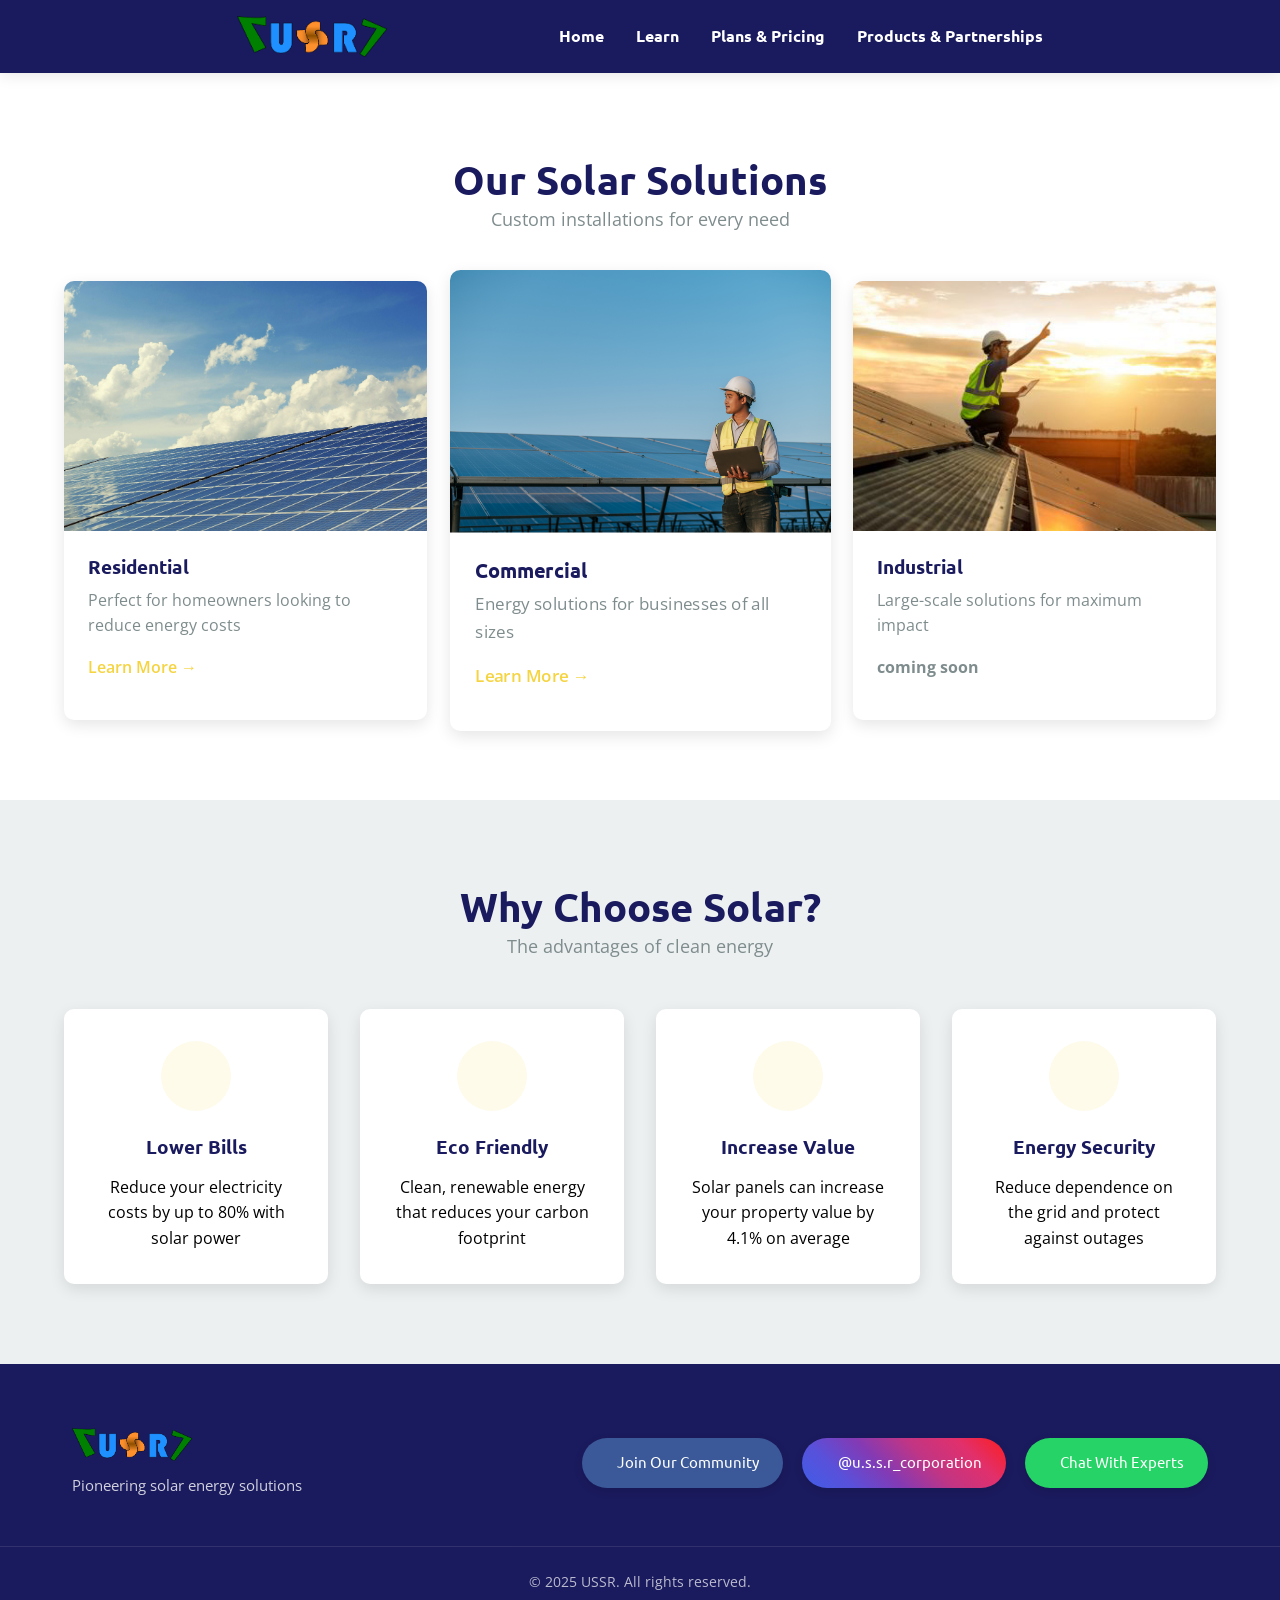
==== commit e2f69de5: "Update index.html" ====
--- a/index.html
+++ b/index.html
@@ -7,7 +7,6 @@
   <title>Solar Energy Solutions | Clean Renewable Power</title>
   <meta name="description" content="Professional solar energy solutions for homes and businesses. Reduce your energy bills with our custom solar installations.">
   <link rel="stylesheet" href="style.css">
-  <link rel="stylesheet" href="https://cdnjs.cloudflare.com/ajax/libs/font-awesome/6.4.0/css/all.min.css">
   <link href="https://fonts.googleapis.com/css2?family=Open+Sans:wght@400;600&family=Ubuntu:wght@500;700&display=swap" rel="stylesheet">
 </head>
 
--- a/style.css
+++ b/style.css
@@ -1,5 +1,5 @@
 /* Import Google Fonts */
-@import url('https://fonts.googleapis.com/css2?family=Open+Sans:ital,wght@0,300..800;1,300..800&family=Ubuntu:ital,wght@0,300;0,400;0,500;0,700;1,300;1,400;1,500;1,700&display=swap');
+@import url('https://fonts.googleapis.com/css2?family=Open+Sans:wght@400;600&family=Ubuntu:wght@500;700&display=swap');
 
 :root {
   --primary-color: #1a1a5e;
@@ -12,374 +12,515 @@
   --white: #fff;
   --font-main: 'Open Sans', sans-serif;
   --font-heading: 'Ubuntu', sans-serif;
-
-  /* General styles */
-  body {
-    font-family: 'Open Sans', sans-serif;
-    /* Default font */
-    margin: 0;
-    padding: 0;
-    background-color: #f4f4f4;
-    overflow-x: hidden;
-  }
-
-  #main_backgroundImage {
-    background-image: url("Untitled\ design.png");
-    background-size: cover;
-    background-position: center;
-    background-repeat: no-repeat;
-    height: 100vh;
-    width: 100vw;
-    position: relative
-  }
-
-  /* Header Styles */
-  header {
-    display: flex;
-    justify-content: space-between;
+  --transition: all 0.3s ease;
+  --box-shadow: 0 5px 15px rgba(0, 0, 0, 0.1);
+}
+
+/* Base Styles */
+* {
+  margin: 0;
+  padding: 0;
+  box-sizing: border-box;
+}
+
+body {
+  font-family: var(--font-main);
+  color: var(--text-color);
+  line-height: 1.6;
+  overflow-x: hidden;
+}
+
+h1, h2, h3, h4 {
+  font-family: var(--font-heading);
+  line-height: 1.3;
+}
+
+a {
+  text-decoration: none;
+  color: inherit;
+}
+
+img {
+  max-width: 100%;
+  height: auto;
+  display: block;
+}
+
+/* Header Styles (Unchanged) */
+header {
+  display: flex;
+  justify-content: space-between;
+  align-items: center;
+  padding: 1rem 5%;
+  background-color: var(--primary-color);
+  box-shadow: 0 2px 15px rgba(0, 0, 0, 0.1);
+  position: sticky;
+  top: 0;
+  z-index: 100;
+}
+
+.logo img {
+  height: auto;
+  max-width: 150px;
+  transition: transform 0.3s;
+}
+
+.logo img:hover {
+  transform: scale(1.05);
+}
+
+nav ul {
+  list-style: none;
+  display: flex;
+  gap: 2rem;
+  margin: 0;
+  padding: 0;
+}
+
+nav ul li a {
+  text-decoration: none;
+  color: var(--white);
+  font-weight: 600;
+  font-family: var(--font-heading);
+  position: relative;
+  padding: 0.5rem 0;
+  transition: color 0.3s;
+}
+
+nav ul li a::after {
+  content: "";
+  position: absolute;
+  left: 50%;
+  bottom: 0;
+  width: 0;
+  height: 2px;
+  background: var(--accent-color);
+  transition: all 0.3s ease;
+  transform: translateX(-50%);
+}
+
+nav ul li a:hover {
+  color: var(--accent-color);
+}
+
+nav ul li a:hover::after {
+  width: 100%;
+}
+
+.profile-icon {
+  color: var(--white);
+  font-size: 1.5rem;
+  cursor: pointer;
+  transition: transform 0.3s;
+}
+
+.profile-icon:hover {
+  transform: scale(1.2);
+}
+
+/* Main Content Styles */
+#main_backgroundImage {
+  background-image: url("Untitled design.png");
+  background-size: cover;
+  background-position: center;
+  background-repeat: no-repeat;
+  min-height: 100vh;
+  width: 100%;
+  position: relative;
+}
+
+/* Hero Section */
+.hero-section {
+  padding: 8rem 5% 4rem;
+  text-align: center;
+  color: var(--white);
+  max-width: 1200px;
+  margin: 0 auto;
+}
+
+.hero-content h1 {
+  font-size: 3rem;
+  margin-bottom: 1.5rem;
+  text-shadow: 0 2px 4px rgba(0,0,0,0.3);
+}
+
+.hero-subtitle {
+  font-size: 1.3rem;
+  max-width: 700px;
+  margin: 0 auto 2rem;
+  opacity: 0.9;
+}
+
+.hero-cta {
+  display: flex;
+  justify-content: center;
+  gap: 1.5rem;
+  margin-top: 2rem;
+}
+
+.cta-button {
+  display: inline-block;
+  padding: 0.8rem 2rem;
+  border-radius: 50px;
+  font-weight: 600;
+  transition: var(--transition);
+}
+
+.cta-button.primary {
+  background-color: var(--accent-color);
+  color: var(--primary-color);
+}
+
+.cta-button.primary:hover {
+  transform: translateY(-3px);
+  box-shadow: var(--box-shadow);
+}
+
+.cta-button.secondary {
+  background-color: transparent;
+  border: 2px solid var(--white);
+  color: var(--white);
+}
+
+.cta-button.secondary:hover {
+  background-color: rgba(255,255,255,0.1);
+}
+
+/* Stats Bar */
+.stats-bar {
+  display: flex;
+  justify-content: space-around;
+  background-color: rgba(255,255,255,0.1);
+  backdrop-filter: blur(5px);
+  padding: 2rem;
+  margin: 2rem auto;
+  max-width: 1000px;
+  border-radius: 10px;
+  border: 1px solid rgba(255,255,255,0.2);
+}
+
+.stat-item {
+  text-align: center;
+}
+
+.stat-number {
+  display: block;
+  font-size: 2.5rem;
+  font-weight: 700;
+  color: var(--accent-color);
+  margin-bottom: 0.5rem;
+}
+
+.stat-label {
+  font-size: 1rem;
+  opacity: 0.9;
+}
+
+/* Solutions Section */
+.solutions-section {
+  padding: 5rem 5%;
+  background-color: var(--white);
+}
+
+.section-header {
+  text-align: center;
+  margin-bottom: 3rem;
+}
+
+.section-header h2 {
+  font-size: 2.5rem;
+  color: var(--primary-color);
+}
+
+.section-header p {
+  color: var(--text-light);
+  font-size: 1.1rem;
+}
+
+.solutions-grid {
+  display: flex;
+  justify-content: center;
+  flex-wrap: wrap;
+  gap: 2rem;
+  max-width: 1200px;
+  margin: 0 auto;
+}
+
+.solution-card {
+  flex: 1;
+  min-width: 300px;
+  max-width: 400px;
+  border-radius: 10px;
+  overflow: hidden;
+  box-shadow: var(--box-shadow);
+  transition: var(--transition);
+  background-color: var(--white);
+}
+
+.solution-card.featured {
+  transform: scale(1.05);
+  position: relative;
+  z-index: 1;
+}
+
+.solution-card:hover {
+  transform: translateY(-10px);
+  box-shadow: 0 15px 30px rgba(0,0,0,0.15);
+}
+
+.solution-card img {
+  width: 100%;
+  height: 250px;
+  object-fit: cover;
+}
+
+.card-content {
+  padding: 1.5rem;
+}
+
+.card-content h3 {
+  color: var(--primary-color);
+  margin-bottom: 0.5rem;
+}
+
+.card-content p {
+  color: var(--text-light);
+  margin-bottom: 1rem;
+}
+
+.learn-more {
+  color: var(--accent-color);
+  font-weight: 600;
+  display: inline-flex;
+  align-items: center;
+  gap: 0.5rem;
+  transition: var(--transition);
+}
+
+.learn-more:hover {
+  gap: 1rem;
+}
+
+/* Benefits Section */
+.benefits-section {
+  padding: 5rem 5%;
+  background-color: var(--light-color);
+}
+
+.benefits-grid {
+  display: grid;
+  grid-template-columns: repeat(auto-fit, minmax(250px, 1fr));
+  gap: 2rem;
+  max-width: 1200px;
+  margin: 0 auto;
+}
+
+.benefit-card {
+  background-color: var(--white);
+  padding: 2rem;
+  border-radius: 10px;
+  text-align: center;
+  box-shadow: var(--box-shadow);
+  transition: var(--transition);
+}
+
+.benefit-card:hover {
+  transform: translateY(-5px);
+}
+
+.benefit-icon {
+  width: 70px;
+  height: 70px;
+  background-color: rgba(245, 212, 66, 0.1);
+  border-radius: 50%;
+  display: flex;
+  align-items: center;
+  justify-content: center;
+  margin: 0 auto 1.5rem;
+  color: var(--accent-color);
+  font-size: 1.8rem;
+}
+
+.benefit-card h3 {
+  color: var(--primary-color);
+  margin-bottom: 1rem;
+}
+
+/* CTA Section */
+.cta-section {
+  padding: 5rem 5%;
+  background: linear-gradient(135deg, var(--primary-color) 0%, var(--dark-color) 100%);
+  color: var(--white);
+  text-align: center;
+}
+
+.cta-content {
+  max-width: 600px;
+  margin: 0 auto;
+}
+
+.cta-content h2 {
+  font-size: 2.5rem;
+  margin-bottom: 1rem;
+}
+
+.cta-content p {
+  margin-bottom: 2rem;
+  font-size: 1.1rem;
+  opacity: 0.9;
+}
+
+.quote-form {
+  display: flex;
+  flex-direction: column;
+  gap: 1rem;
+}
+
+.quote-form input {
+  padding: 1rem;
+  border-radius: 50px;
+  border: none;
+  font-family: var(--font-main);
+}
+
+.quote-form input:focus {
+  outline: 2px solid var(--accent-color);
+}
+
+/* Footer Styles (Unchanged) */
+footer {
+  background-color: var(--primary-color);
+  color: var(--white);
+  padding: 4rem 0 1.5rem;
+}
+
+.footer-content {
+  max-width: 1200px;
+  margin: 0 auto;
+  padding: 0 2rem;
+  display: flex;
+  justify-content: space-between;
+  align-items: center;
+  flex-wrap: wrap;
+  gap: 2rem;
+}
+
+.footer-info {
+  display: flex;
+  flex-direction: column;
+  align-items: flex-start;
+}
+
+.footer-info img {
+  max-width: 120px;
+  height: auto;
+}
+
+.footer-info p {
+  margin-top: 0.8rem;
+  opacity: 0.8;
+  font-size: 0.95rem;
+  max-width: 300px;
+}
+
+.social-container {
+  display: flex;
+  gap: 1.2rem;
+  flex-wrap: wrap;
+}
+
+.social-btn {
+  display: inline-flex;
+  align-items: center;
+  padding: 0.8rem 1.5rem;
+  border-radius: 2rem;
+  text-decoration: none;
+  font-family: var(--font-heading);
+  font-size: 0.95rem;
+  color: white;
+  transition: all 0.3s ease;
+  box-shadow: 0 3px 10px rgba(0, 0, 0, 0.1);
+}
+
+.social-btn i {
+  margin-right: 0.7rem;
+  font-size: 1.1rem;
+}
+
+.social-btn:hover {
+  transform: translateY(-3px);
+  box-shadow: 0 8px 20px rgba(0, 0, 0, 0.15);
+}
+
+.facebook {
+  background: #3b5998;
+}
+
+.instagram {
+  background: linear-gradient(45deg, #405de6, #5851db, #833ab4, #c13584, #e1306c, #fd1d1d);
+}
+
+.whatsapp {
+  background: #25d366;
+}
+
+.copyright {
+  text-align: center;
+  margin-top: 3rem;
+  padding-top: 1.5rem;
+  border-top: 1px solid rgba(255, 255, 255, 0.15);
+  font-size: 0.85rem;
+  opacity: 0.7;
+  width: 100%;
+}
+
+/* Responsive Design */
+@media (max-width: 992px) {
+  .hero-content h1 {
+    font-size: 2.5rem;
+  }
+  
+  .hero-subtitle {
+    font-size: 1.1rem;
+  }
+  
+  .stats-bar {
+    flex-direction: column;
+    gap: 2rem;
+    padding: 1.5rem;
+  }
+  
+  .solution-card.featured {
+    transform: none;
+  }
+}
+
+@media (max-width: 768px) {
+  .hero-cta {
+    flex-direction: column;
     align-items: center;
-    padding: 1rem 5%;
-    background-color: var(--primary-color);
-    box-shadow: 0 2px 15px rgba(0, 0, 0, 0.1);
-    position: sticky;
-    top: 0;
-    z-index: 100;
-  }
-
-  .logo img {
-    height: auto;
-    max-width: 150px;
-    transition: transform 0.3s;
-  }
-
-  .logo img:hover {
-    transform: scale(1.05);
-  }
-
-  /* Navigation */
-  nav ul {
-    list-style: none;
-    display: flex;
-    gap: 2rem;
-    margin: 0;
-    padding: 0;
-  }
-
-  nav ul li a {
-    text-decoration: none;
-    color: var(--white);
-    font-weight: 600;
-    font-family: var(--font-heading);
-    position: relative;
-    padding: 0.5rem 0;
-    transition: color 0.3s;
-  }
-
-  nav ul li a::after {
-    content: "";
-    position: absolute;
-    left: 50%;
-    bottom: 0;
-    width: 0;
-    height: 2px;
-    background: var(--accent-color);
-    transition: all 0.3s ease;
-    transform: translateX(-50%);
-  }
-
-  nav ul li a:hover {
-    color: var(--accent-color);
-  }
-
-  nav ul li a:hover::after {
+  }
+  
+  .cta-button {
     width: 100%;
-  }
-
-  .profile-icon {
-    color: var(--white);
-    font-size: 1.5rem;
-    cursor: pointer;
-    transition: transform 0.3s;
-  }
-
-  .profile-icon:hover {
-    transform: scale(1.2);
-  }
-
-  /* Hero Section */
-  .hero {
-    background: linear-gradient(135deg, var(--primary-color) 0%, var(--dark-color) 100%);
-    color: var(--white);
-    text-align: center;
-    padding: 5rem 1rem;
-    margin-bottom: 3rem;
-  }
-
-  .hero-content {
-    max-width: 800px;
-    margin: 0 auto;
-  }
-
-  .hero h1 {
-    font-family: var(--font-heading);
-    font-size: 2.8rem;
-    margin-bottom: 1.5rem;
-    line-height: 1.3;
-  }
-
-  .hero p {
-    font-size: 1.3rem;
-    opacity: 0.9;
-    max-width: 600px;
-    margin: 0 auto;
-  }
-
-  /* Image Gallery */
-  .image-gallery {
-    display: flex;
-    justify-content: center;
-    align-items: center;
-    width: 100%;
-    padding: 40px;
-    position: relative;
-  }
-
-  /* Common styles for images */
-  .image-item {
-    position: relative;
-    overflow: hidden;
-    border-radius: 20px;
-    box-shadow: 0 6px 12px rgba(0, 0, 0, 0.3);
-  }
-
-  /* Center image (largest) */
-  .image-item:nth-child(2) {
-    width: 700px;
-    /* Bigger center image */
-    height: 450px;
-    z-index: 2;
-  }
-
-  .image-item:nth-child(2) img {
-    width: 100%;
-    height: 100%;
-    object-fit: cover;
-  }
-
-  /* Left and right images (pushed to edges & clipped) */
-  .image-item:nth-child(1),
-  .image-item:nth-child(3) {
-    position: absolute;
-    top: 50%;
-    width: 500px;
-    height: 320px;
-    transform: translateY(-50%);
-    z-index: 1;
-  }
-
-  /* Left image now moves slightly right */
-  .image-item:nth-child(1) {
-    left: 20px;
-    /* Pushed slightly right instead of left */
-  }
-
-  .image-item:nth-child(1) img {
-    width: 100%;
-    height: 100%;
-    object-fit: cover;
-  }
-
-  /* Right image stays at the far right */
-  .image-item:nth-child(3) {
-    right: 0;
-  }
-
-  .image-item:nth-child(3) img {
-    width: 100%;
-    height: 100%;
-    object-fit: cover;
-  }
-
-  /* Footer */
-  footer {
-    background-color: var(--primary-color);
-    color: var(--white);
-    padding: 4rem 0 1.5rem;
-  }
-
-  .footer-content {
-    max-width: 1200px;
-    margin: 0 auto;
-    padding: 0 2rem;
-    display: flex;
-    justify-content: space-between;
-    align-items: center;
-    flex-wrap: wrap;
-    gap: 2rem;
-  }
-
-  .footer-info {
-    display: flex;
-    flex-direction: column;
-    align-items: flex-start;
-  }
-
-  .footer-info img {
-    max-width: 120px;
-    height: auto;
-  }
-
-  .footer-info p {
-    margin-top: 0.8rem;
-    opacity: 0.8;
-    font-size: 0.95rem;
     max-width: 300px;
   }
-
-  .social-container {
-    display: flex;
-    gap: 1.2rem;
-    flex-wrap: wrap;
-  }
-
-  .social-btn {
-    display: inline-flex;
-    align-items: center;
-    padding: 0.8rem 1.5rem;
-    border-radius: 2rem;
-    text-decoration: none;
-    font-family: var(--font-heading);
-    font-size: 0.95rem;
-    color: white;
-    transition: all 0.3s ease;
-    box-shadow: 0 3px 10px rgba(0, 0, 0, 0.1);
-  }
-
-  .social-btn i {
-    margin-right: 0.7rem;
-    font-size: 1.1rem;
-  }
-
-  .social-btn:hover {
-    transform: translateY(-3px);
-    box-shadow: 0 8px 20px rgba(0, 0, 0, 0.15);
-  }
-
-  .facebook {
-    background: #3b5998;
-  }
-
-  .instagram {
-    background: linear-gradient(45deg, #405de6, #5851db, #833ab4, #c13584, #e1306c, #fd1d1d);
-  }
-
-  .whatsapp {
-    background: #25d366;
-  }
-
-  .copyright {
-    text-align: center;
-    margin-top: 3rem;
-    padding-top: 1.5rem;
-    border-top: 1px solid rgba(255, 255, 255, 0.15);
-    font-size: 0.85rem;
-    opacity: 0.7;
-    width: 100%;
-  }
-
-  /* Responsive Design */
-  @media (max-width: 1200px) {
-    .content {
-      gap: 2rem;
-    }
-  }
-
-  @media (max-width: 992px) {
-    .content {
-      flex-direction: column;
-    }
-
-    .image-box {
-      max-width: 100%;
-      margin-top: 3rem;
-    }
-
-    .faq-item.active .faq-answer {
-      grid-template-columns: 1fr;
-    }
-
-    .faq-image {
-      max-width: 100%;
-      margin-top: 1rem;
-    }
-  }
-
-  @media (max-width: 768px) {
-    header {
-      flex-direction: column;
-      padding: 1rem;
-    }
-
-    nav ul {
-      margin: 1rem 0;
-      flex-wrap: wrap;
-      justify-content: center;
-    }
-
-    .hero {
-      padding: 3rem 1rem;
-    }
-
-    .hero h1 {
-      font-size: 2.2rem;
-    }
-
-    .hero p {
-      font-size: 1.1rem;
-    }
-
-    .footer-content {
-      flex-direction: column;
-      text-align: center;
-    }
-
-    .footer-info {
-      align-items: center;
-      text-align: center;
-    }
-
-    .social-btn {
-      padding: 0.7rem 1rem;
-      font-size: 0.9rem;
-    }
-  }
-
-  @media (max-width: 576px) {
-    .hero h1 {
-      font-size: 1.9rem;
-    }
-
-    .content {
-      padding: 0 1rem;
-    }
-
-    .faq-question {
-      font-size: 1.1rem;
-      padding: 1.2rem;
-    }
-
-    .faq-number {
-      width: 1.8rem;
-      height: 1.8rem;
-      line-height: 1.8rem;
-      margin-right: 1rem;
-    }
-
-    .answer-content p {
-      font-size: 1rem;
-    }
-
-    .benefits-grid {
-      grid-template-columns: 1fr;
-    }
-  }+  
+  .section-header h2 {
+    font-size: 2rem;
+  }
+}
+
+@media (max-width: 576px) {
+  .hero-content h1 {
+    font-size: 2rem;
+  }
+  
+  .stat-number {
+    font-size: 2rem;
+  }
+  
+  .solution-card {
+    min-width: 100%;
+  }
+}
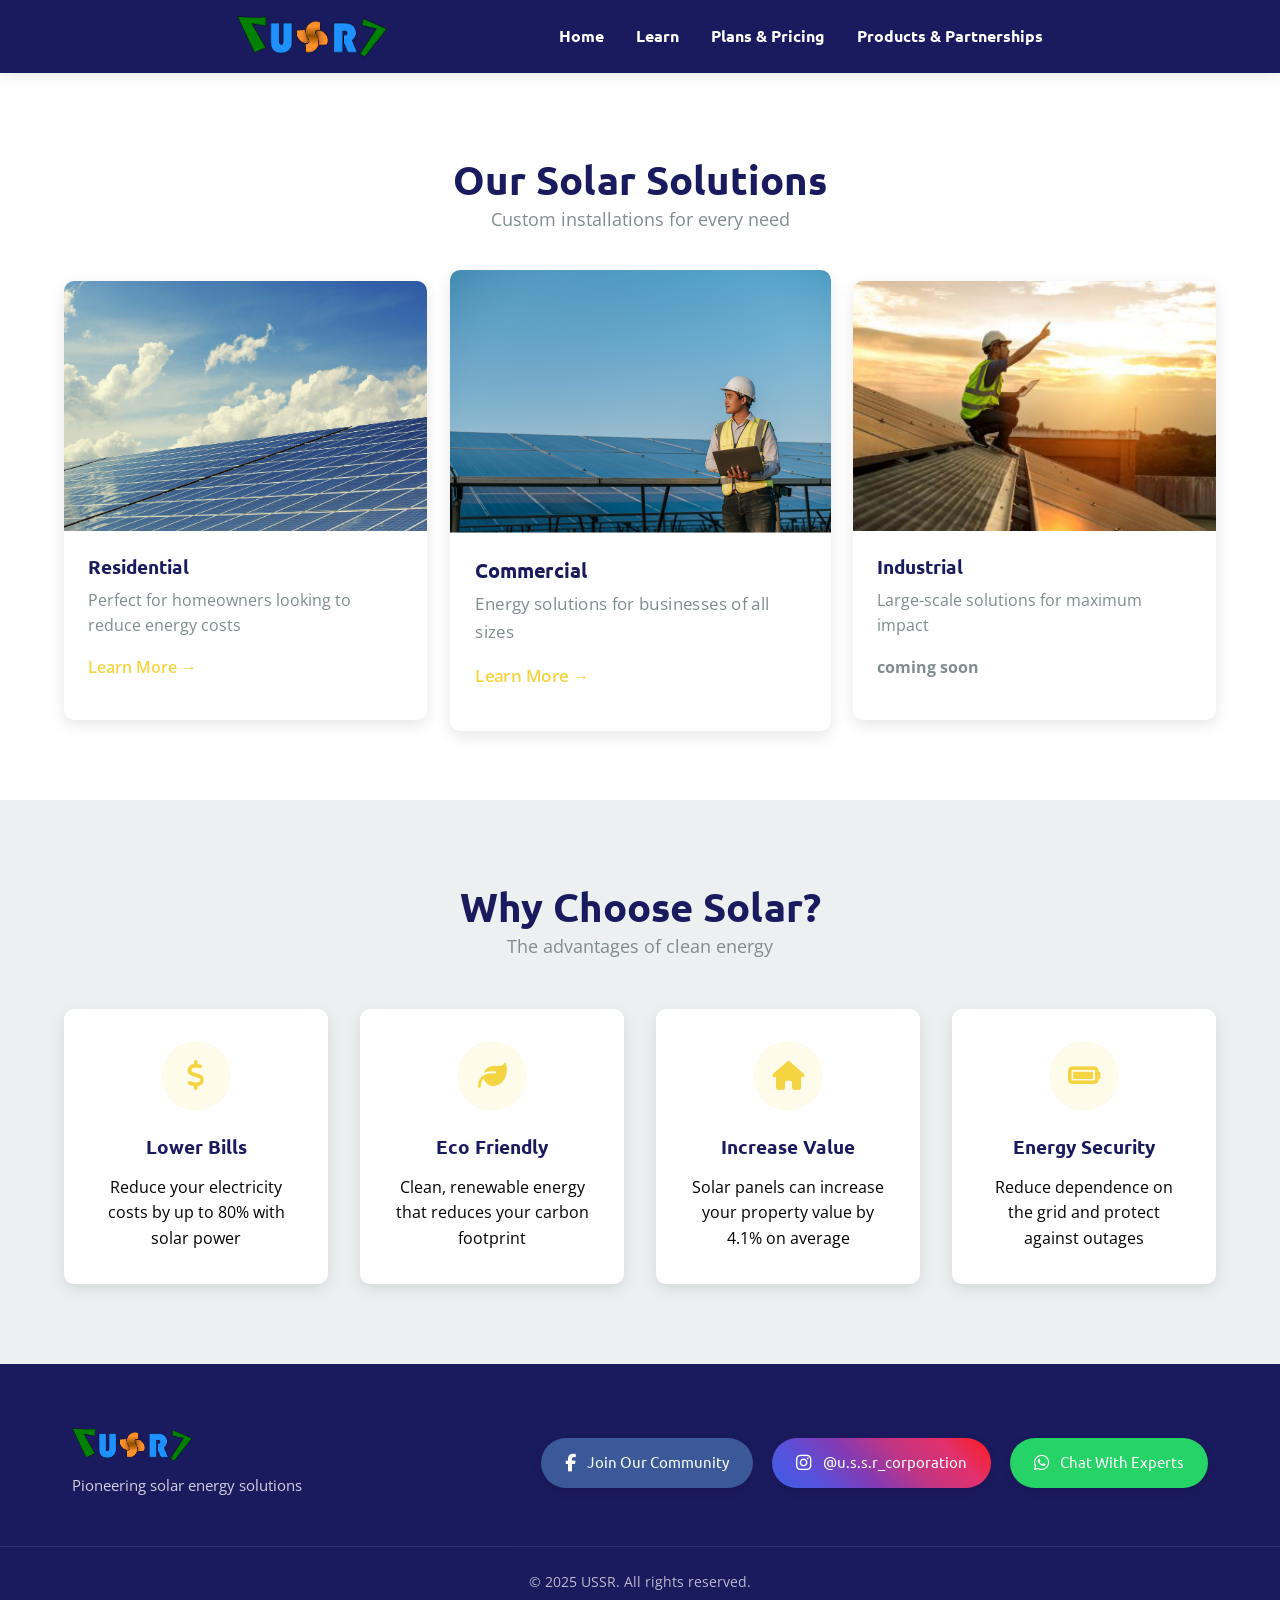
==== commit a5d48e85: "Update index.html" ====
--- a/index.html
+++ b/index.html
@@ -7,6 +7,7 @@
   <title>Solar Energy Solutions | Clean Renewable Power</title>
   <meta name="description" content="Professional solar energy solutions for homes and businesses. Reduce your energy bills with our custom solar installations.">
   <link rel="stylesheet" href="style.css">
+  <link rel="stylesheet" href="https://cdnjs.cloudflare.com/ajax/libs/font-awesome/6.4.0/css/all.min.css">
   <link href="https://fonts.googleapis.com/css2?family=Open+Sans:wght@400;600&family=Ubuntu:wght@500;700&display=swap" rel="stylesheet">
 </head>
 
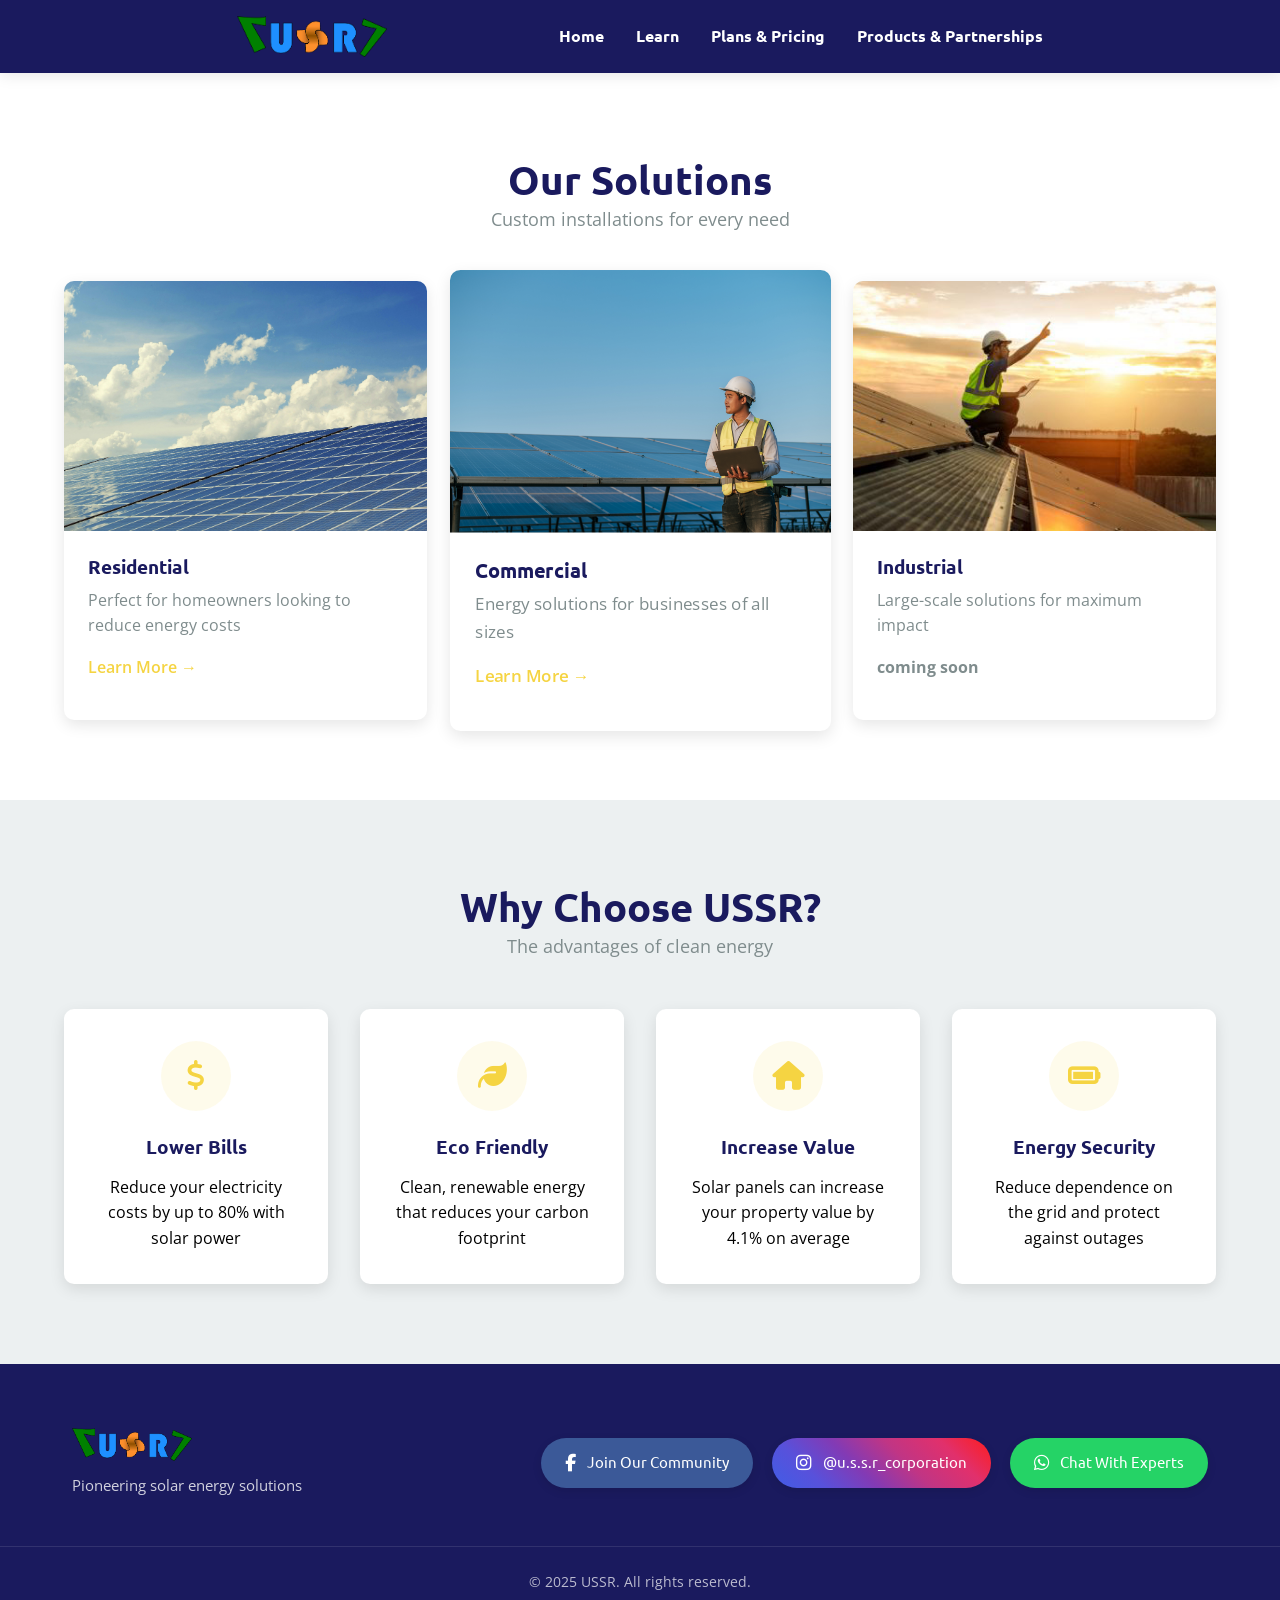
==== commit fe243526: "Update index.html" ====
--- a/index.html
+++ b/index.html
@@ -4,8 +4,8 @@
 <head>
   <meta charset="UTF-8">
   <meta name="viewport" content="width=device-width, initial-scale=1.0">
-  <title>Solar Energy Solutions | Clean Renewable Power</title>
-  <meta name="description" content="Professional solar energy solutions for homes and businesses. Reduce your energy bills with our custom solar installations.">
+  <title> USSR Universal sustainables & Solar Renewables  | Home </title>
+  <meta name="description" content="Professional energy solutions for homes and businesses. Reduce your energy bills with our custom solar installations.">
   <link rel="stylesheet" href="style.css">
   <link rel="stylesheet" href="https://cdnjs.cloudflare.com/ajax/libs/font-awesome/6.4.0/css/all.min.css">
   <link href="https://fonts.googleapis.com/css2?family=Open+Sans:wght@400;600&family=Ubuntu:wght@500;700&display=swap" rel="stylesheet">
@@ -13,7 +13,6 @@
 
 <body>
   <div id="main_backgroundImage">
-    <!-- Original Header (Unchanged) -->
     <header>
       <a href="index.html">
         <div class="logo"><img src="Logo.png" width="150px" alt="Solar Solutions Logo">
@@ -29,14 +28,10 @@
       </nav>
       <div class="profile-icon"></div>
     </header>
-
-    <!-- Improved Main Content -->
     <main>
-
-      <!-- Solutions Gallery -->
       <section class="solutions-section">
         <div class="section-header">
-          <h2>Our Solar Solutions</h2>
+          <h2>Our Solutions</h2>
           <p>Custom installations for every need</p>
         </div>
         <div class="solutions-grid">
@@ -66,11 +61,9 @@
           </div>
         </div>
       </section>
-
-      <!-- Benefits Section -->
       <section class="benefits-section">
         <div class="section-header">
-          <h2>Why Choose Solar?</h2>
+          <h2>Why Choose USSR?</h2>
           <p>The advantages of clean energy</p>
         </div>
         <div class="benefits-grid">
@@ -104,7 +97,6 @@
           </div>
         </div>
       </section>
-  <!-- Original Footer (Unchanged) -->
   <footer>
     <div class="footer-content">
       <div class="footer-info">
--- a/style.css
+++ b/style.css
@@ -1,4 +1,4 @@
-/* Import Google Fonts */
+  /* Import Google Fonts */
 @import url('https://fonts.googleapis.com/css2?family=Open+Sans:wght@400;600&family=Ubuntu:wght@500;700&display=swap');
 
 :root {
